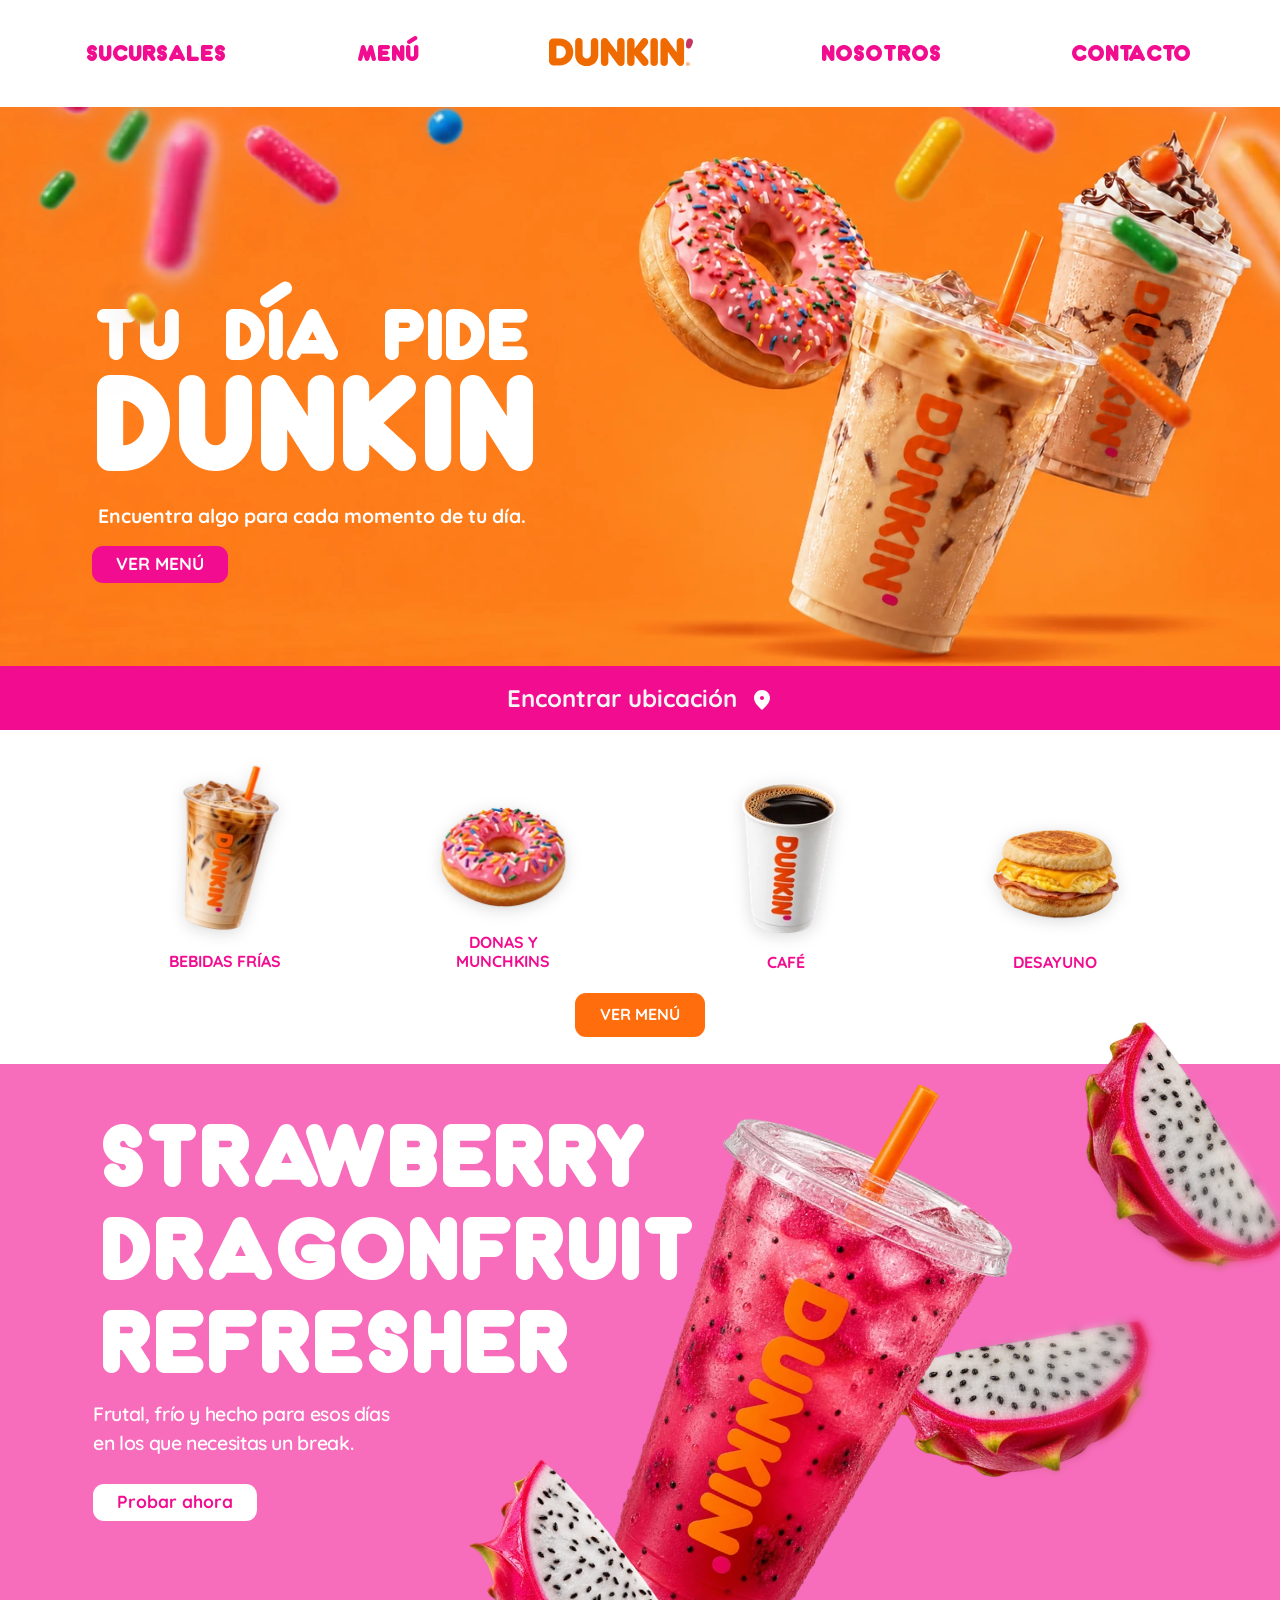
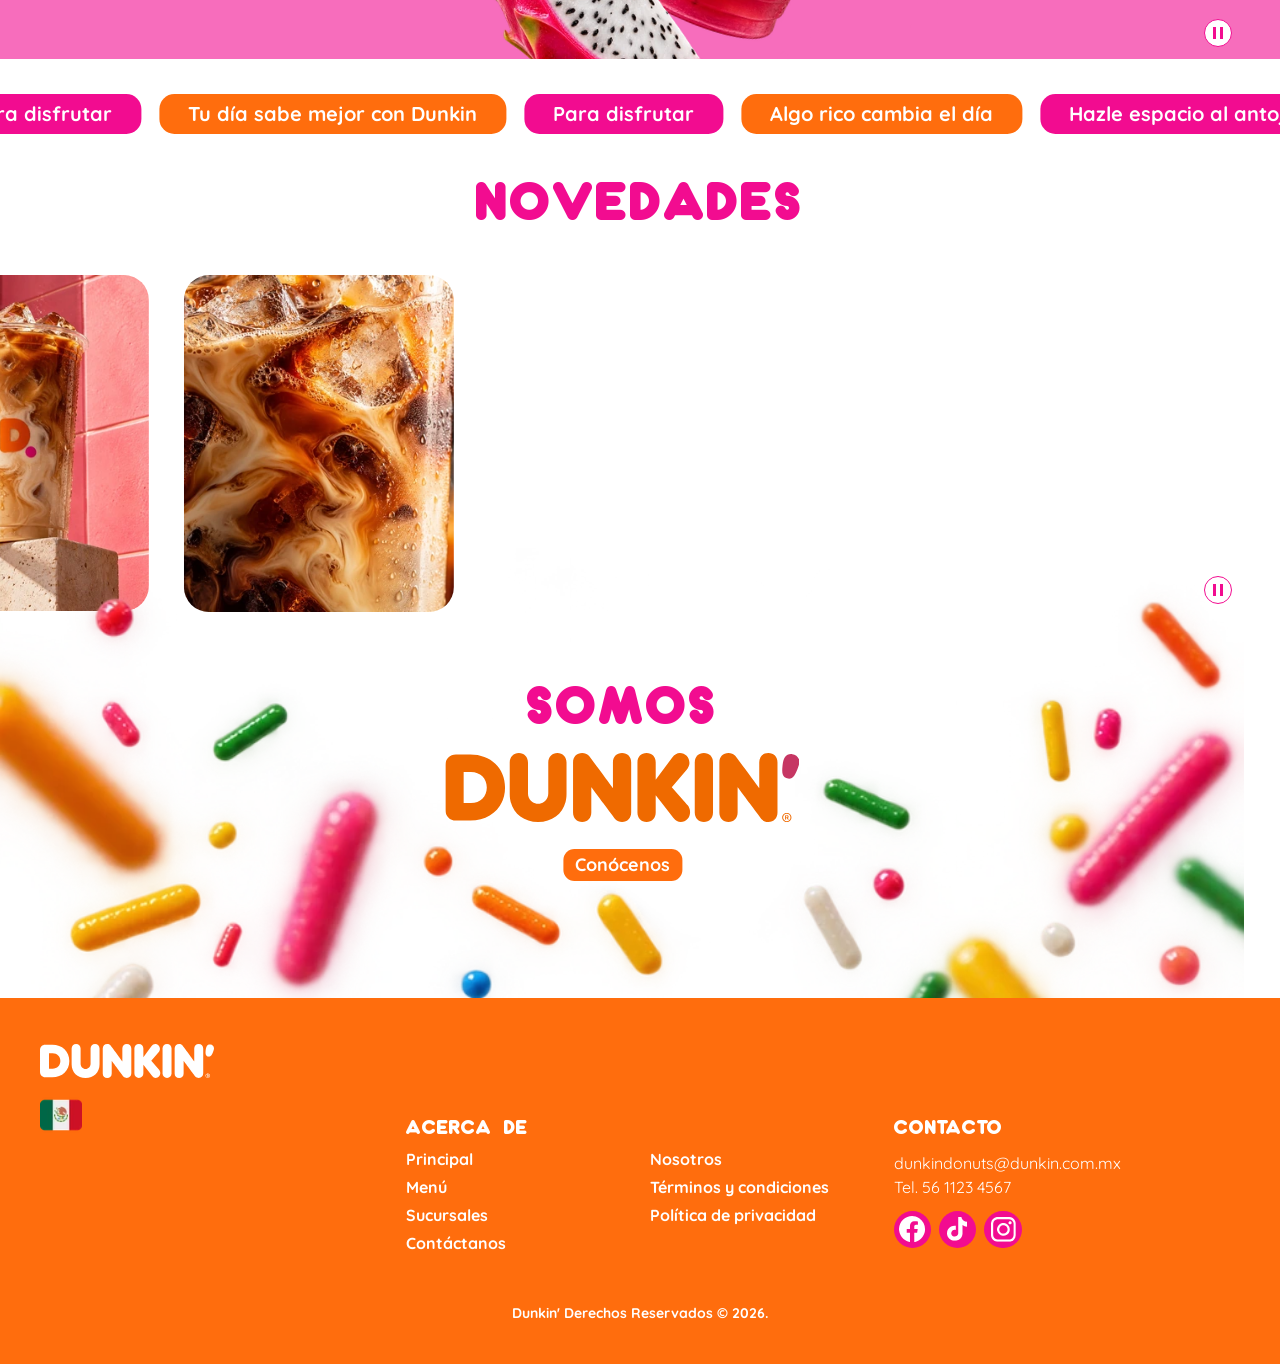
==== index.html @ 3e859b5a "Entrega académica de Dunkin Web" ====
<!doctype html>
<html lang="es-MX">
<head>
  <meta charset="utf-8">
  <meta name="viewport" content="width=device-width, initial-scale=1">
  <title>Dunkin’ México</title>
  <meta name="description" content="Conoce el menú de Dunkin’ México, descubre sus bebidas, donas y desayunos y explora las novedades de Dunkin’.">

  <link rel="preload" as="image" type="image/webp" media="(width &lt; 48rem) and (resolution &lt; 1.5dppx)" href="assets/images/webp/hero/foto-movil-extendida-480.webp" fetchpriority="high">
  <link rel="preload" as="image" type="image/webp" media="(width &lt; 48rem) and (min-resolution: 1.5dppx)" href="assets/images/webp/hero/foto-movil-extendida-941.webp" fetchpriority="high">
  <link rel="preload" as="image" type="image/webp" media="(min-width: 48rem) and (resolution &lt; 1.5dppx)" href="assets/images/webp/hero/foto-escritorio-1440.webp?v=5.2.1" fetchpriority="high">
  <link rel="preload" as="image" type="image/webp" media="(min-width: 48rem) and (min-resolution: 1.5dppx)" href="assets/images/webp/hero/foto-escritorio-1672.webp?v=5.2.1" fetchpriority="high">
  <link rel="icon" href="data:,">
  <link rel="stylesheet" href="css/tokens.css">
  <link rel="stylesheet" href="css/base.css?v=5.2">
  <link rel="stylesheet" href="css/layout.css">
  <link rel="stylesheet" href="css/components.css?v=interaccion">
  <link rel="stylesheet" href="css/site-header.css?v=menu-movil">
  <link rel="stylesheet" href="css/hero.css?v=bordes">
  <link rel="stylesheet" href="css/menu-categories.css?v=5.2.1">
  <link rel="stylesheet" href="css/featured-product.css?v=5.2.1">
  <link rel="stylesheet" href="css/landing-loops.css?v=5.2">
  <link rel="stylesheet" href="css/index.css?v=confeti-lateral">
  <link rel="stylesheet" href="css/mobile-menu.css">
  <script src="js/main.js?v=menu-movil-final" defer></script>
  <script src="js/landing-loops.js?v=5.2" defer></script>
</head>
<body>
  <a class="skip-link" href="#contenido">Saltar al contenido</a>

  <header id="site-header" class="site-header">
    <div class="site-header__surface layout-container site-header__container">
      <nav id="site-navigation" class="site-header__nav" aria-label="Navegación principal">
        <a class="site-header__link site-header__link--store" href="sucursales.html" aria-label="Sucursales">
          <span class="site-header__store-text">SUCURSALES</span>
          <img class="site-header__store-icon" src="assets/icons/sucursal-movil.svg" alt="" width="32" height="32">
        </a>
        <a id="site-header-menu" class="site-header__link site-header__secondary" href="menu-cafe.html">MENÚ</a>
        <a class="site-header__brand" href="index.html" aria-current="page" aria-label="Dunkin’, inicio">
          <img src="assets/logos/dunkin-header.svg" alt="" width="144" height="28">
        </a>
        <a id="site-header-about" class="site-header__link site-header__secondary" href="nosotros.html">NOSOTROS</a>
        <a id="site-header-contact" class="site-header__link site-header__secondary" href="#footer-contact">CONTACTO</a>
        <button class="site-header__toggle button--graphic button--primary" type="button" aria-label="Menú"
                aria-controls="mobile-menu" aria-haspopup="dialog" aria-expanded="false" hidden>
          <!-- Geometría original de menu-movil.svg, con los estados cromáticos compartidos. -->
          <svg width="32" height="32" viewBox="0 0 32 32" fill="none" aria-hidden="true" focusable="false">
            <rect class="button__graphic-surface" width="32" height="32" rx="16" />
            <path class="button__graphic-ink" d="M9 9H23M9 16.2593H23M9 23H23" stroke-width="3" stroke-linecap="round" />
          </svg>
        </button>
      </nav>
    </div>
  </header>

  <main id="contenido" tabindex="-1">
    <section id="hero" class="hero" aria-labelledby="hero-title">
      <div class="hero__stage">
        <div class="hero__art" aria-hidden="true"></div>
        <div class="layout-stack hero__content">
          <h1 id="hero-title" class="hero__title"><span>TU<span class="hero__word-gap"> </span>DÍA<span class="hero__word-gap"> </span>PIDE</span> <span>DUNKIN</span></h1>
          <p class="hero__copy">Encuentra algo para cada momento de tu día.</p>
          <a class="button button--primary button--compact hero__button" href="menu-cafe.html">VER MENÚ</a>
        </div>
      </div>
    </section>

    <section id="store-locator-banner" class="store-locator-banner" aria-label="Ubicación">
      <a class="store-locator-link" href="sucursales.html">
        <span>Encontrar ubicación</span>
        <img src="assets/icons/ubicacion.svg" alt="" width="24" height="24">
      </a>
    </section>

    <section id="menu-categories" class="menu-categories" aria-label="Categorías del menú">
      <div class="layout-container layout-stack menu-categories__inner">
        <ul id="menu-categories-list" class="layout-grid menu-category-grid" role="list">
          <li id="categoria-bebidas-frias" class="menu-category--cold">
            <a class="category-link" role="link" aria-disabled="true">
              <picture><source type="image/webp" srcset="assets/images/webp/categories/bebidas-frias-180.webp 180w, assets/images/webp/categories/bebidas-frias-360.webp 360w" sizes="(min-width: 48rem) 149px, 139px"><img class="category-link__image image-shadow image-shadow--alpha" src="assets/images/categories/bebidas-frias.png" alt="" width="1182" height="1330" loading="lazy"></picture>
              <span class="category-label">BEBIDAS FRÍAS</span>
            </a>
          </li>
          <li id="categoria-donas-y-munchkins" class="menu-category--donuts">
            <a class="category-link" role="link" aria-disabled="true">
              <picture><source type="image/webp" srcset="assets/images/webp/categories/donas-y-munchkins-180.webp 180w, assets/images/webp/categories/donas-y-munchkins-360.webp 360w" sizes="(min-width: 48rem) 179px, 166px"><img class="category-link__image image-shadow image-shadow--alpha" src="assets/images/categories/donas-y-munchkins.png" alt="" width="1536" height="1024" loading="lazy"></picture>
              <span class="category-label">DONAS Y MUNCHKINS</span>
            </a>
          </li>
          <li id="categoria-cafe" class="menu-category--coffee">
            <a class="category-link" href="menu-cafe.html#cafe">
              <picture><source type="image/webp" srcset="assets/images/webp/categories/cafe-180.webp 180w, assets/images/webp/categories/cafe-360.webp 360w" sizes="(min-width: 48rem) 158px, 147px"><img class="category-link__image image-shadow image-shadow--alpha" src="assets/images/categories/cafe.png" alt="" width="1145" height="1374" loading="lazy"></picture>
              <span class="category-label">CAFÉ</span>
            </a>
          </li>
          <li id="categoria-desayuno" class="menu-category--breakfast">
            <a class="category-link" role="link" aria-disabled="true">
              <picture><source type="image/webp" srcset="assets/images/webp/categories/desayuno-180.webp 180w, assets/images/webp/categories/desayuno-360.webp 360w" sizes="(min-width: 48rem) 150px, 139px"><img class="category-link__image image-shadow image-shadow--alpha" src="assets/images/categories/desayuno.png" alt="" width="1536" height="1024" loading="lazy"></picture>
              <span class="category-label">DESAYUNO</span>
            </a>
          </li>
        </ul>
        <a class="button button--secondary" href="menu-cafe.html">VER MENÚ</a>
      </div>
    </section>

    <section id="featured-product" class="featured-product" aria-labelledby="featured-product-title">
      <div class="featured-product__stage">
        <div class="featured-product__content">
          <h2 id="featured-product-title" class="featured-product__title" lang="en"><span>STRAWBERRY</span> <span>DRAGONFRUIT</span> <span>REFRESHER</span></h2>
          <p class="featured-product__copy">Frutal, frío y hecho para esos días en los que necesitas un break.</p>
          <a class="button button--inverse button--compact featured-product__button" href="sucursales.html">Probar ahora</a>
        </div>
        <div class="featured-product__art" id="featured-product-art">
          <div class="featured-product__fruit featured-product__fruit--back" aria-hidden="true"></div>
          <div class="featured-product__fruit featured-product__fruit--top" aria-hidden="true"></div>
          <picture class="featured-product__drink"><source type="image/webp" srcset="assets/images/webp/featured/strawberry-dragonfruit-refresher-480.webp 480w, assets/images/webp/featured/strawberry-dragonfruit-refresher-960.webp 960w" sizes="(min-width: 82.375rem) 439px, (min-width: 48rem) 34vw, 320px"><img src="assets/images/featured/strawberry-dragonfruit-refresher.png" alt="Vaso de Strawberry Dragonfruit Refresher" width="1024" height="1536" loading="lazy"></picture>
          <div class="featured-product__foreground">
            <picture><source type="image/webp" srcset="assets/images/webp/featured/pitahaya-inclinada-300.webp 300w, assets/images/webp/featured/pitahaya-inclinada-600.webp 600w" sizes="(min-width: 48rem) 255px, 170px"><img src="assets/images/featured/pitahaya-inclinada.png" alt="" width="1225" height="1284" loading="lazy"></picture>
          </div>
        </div>
        <button class="loop-control featured-product__motion" type="button" data-featured-control hidden
                aria-controls="featured-product-art" aria-label="Pausar animación del Refresher"></button>
      </div>
    </section>

    <section id="brand-marquee" class="brand-marquee" aria-label="Frases de Dunkin">
      <div class="loop-window brand-marquee__desktop" data-loop data-direction="1">
        <div class="loop-track">
          <ul class="loop-sequence" role="list">
            <li class="brand-label">Para disfrutar</li>
            <li class="brand-label brand-label--orange">Tu día sabe mejor con Dunkin</li>
            <li class="brand-label">Para disfrutar</li>
            <li class="brand-label brand-label--orange">Algo rico cambia el día</li>
            <li class="brand-label">Hazle espacio al antojo</li>
            <li class="brand-label brand-label--orange">Tu día sabe mejor con Dunkin</li>
          </ul>
        </div>
      </div>
      <div class="loop-window brand-marquee__mobile" data-loop data-direction="1" style="--loop-start: 8.375rem">
        <div class="loop-track">
          <ul class="loop-sequence" role="list">
            <li class="brand-label">Para disfrutar</li>
            <li class="brand-label brand-label--orange">Tu día sabe mejor con Dunkin</li>
          </ul>
        </div>
      </div>
      <div class="loop-window brand-marquee__mobile" data-loop data-direction="-1" style="--loop-start: 2.25rem">
        <div class="loop-track">
          <ul class="loop-sequence" role="list">
            <li class="brand-label">Hazle espacio al antojo</li>
            <li class="brand-label brand-label--orange">Algo rico cambia el día</li>
          </ul>
        </div>
      </div>
    </section>

    <section id="news-gallery" class="news-gallery" aria-labelledby="news-gallery-title">
      <h2 id="news-gallery-title" class="news-gallery__title">NOVEDADES</h2>
      <p id="news-gallery-help" hidden>Usa las flechas izquierda y derecha o desliza horizontalmente para recorrer las fotografías.</p>
      <div class="loop-window news-gallery__desktop" data-loop data-manual aria-label="Carrusel de fotografías"
           role="region" aria-describedby="news-gallery-help" tabindex="0">
        <div class="loop-track">
          <ul class="loop-sequence" role="list">
            <li class="news-gallery__photo" style="--photo-width: 16.75rem; --photo-ratio: 268 / 336">
              <picture><source media="(min-width: 48rem)" type="image/webp" srcset="assets/images/webp/gallery/iced-latte-320.webp 320w, assets/images/webp/gallery/iced-latte-640.webp 640w" sizes="(min-width: 48rem) 268px, 250px"><source media="(min-width: 48rem)" srcset="assets/images/gallery/iced-latte.jpeg"><img src="[data-uri]" alt="Iced latte sobre un pedestal" width="1122" height="1402" decoding="async" draggable="false" loading="lazy"></picture>
            </li>
            <li class="news-gallery__photo" style="--photo-width: 16.875rem; --photo-ratio: 270 / 337">
              <picture><source media="(min-width: 48rem)" type="image/webp" srcset="assets/images/webp/gallery/macro-iced-coffee-320.webp 320w, assets/images/webp/gallery/macro-iced-coffee-640.webp 640w" sizes="(min-width: 48rem) 270px, 250px"><source media="(min-width: 48rem)" srcset="assets/images/gallery/macro-iced-coffee.jpeg"><img src="[data-uri]" alt="Detalle de café frío con hielo" width="1122" height="1402" decoding="async" draggable="false" loading="lazy"></picture>
            </li>
            <li class="news-gallery__photo" style="--photo-width: 17.25rem; --photo-ratio: 276 / 345">
              <picture><source media="(min-width: 48rem)" type="image/webp" srcset="assets/images/webp/gallery/strawberry-dragonfruit-refresher-320.webp 320w, assets/images/webp/gallery/strawberry-dragonfruit-refresher-640.webp 640w" sizes="(min-width: 48rem) 276px, 250px"><source media="(min-width: 48rem)" srcset="assets/images/gallery/strawberry-dragonfruit-refresher.jpeg"><img src="[data-uri]" alt="Strawberry Dragonfruit Refresher" width="1122" height="1402" decoding="async" draggable="false" loading="lazy"></picture>
            </li>
            <li class="news-gallery__photo" style="--photo-width: 17.9375rem; --photo-ratio: 287 / 345">
              <picture><source media="(min-width: 48rem)" type="image/webp" srcset="assets/images/webp/gallery/dona-glaseado-morado-320.webp 320w, assets/images/webp/gallery/dona-glaseado-morado-640.webp 640w" sizes="(min-width: 48rem) 288px, 250px"><source media="(min-width: 48rem)" srcset="assets/images/gallery/dona-glaseado-morado.png"><img src="[data-uri]" alt="Dona con glaseado morado" width="1145" height="1374" decoding="async" draggable="false" loading="lazy"></picture>
            </li>
            <li class="news-gallery__photo news-gallery__photo--break" style="--photo-width: 16.87rem; --photo-ratio: 269.92 / 337">
              <picture><source media="(min-width: 48rem)" type="image/webp" srcset="assets/images/webp/gallery/break-dunkin-528.webp 528w, assets/images/webp/gallery/break-dunkin-1056.webp 1056w" sizes="(min-width: 48rem) 506px, 475px"><source media="(min-width: 48rem)" srcset="assets/images/gallery/break-dunkin.jpeg"><img src="[data-uri]" alt="Una mano toma una dona con chispas" width="1536" height="1024" decoding="async" draggable="false" loading="lazy"></picture>
            </li>
          </ul>
        </div>
      </div>
      <div class="layout-container news-gallery__mobile">
        <div class="news-gallery__columns">
          <div class="loop-window news-gallery__column" data-loop data-axis="y">
            <div class="loop-track">
              <ul class="loop-sequence" role="list">
            <li class="news-gallery__photo" style="--photo-width: 99.41%; --photo-ratio: 168 / 210">
              <picture><source media="(width &lt; 48rem)" type="image/webp" srcset="assets/images/webp/gallery/iced-latte-320.webp 320w, assets/images/webp/gallery/iced-latte-640.webp 640w" sizes="(min-width: 48rem) 268px, 250px"><source media="(width &lt; 48rem)" srcset="assets/images/gallery/iced-latte.jpeg"><img src="[data-uri]" alt="Iced latte sobre un pedestal" width="1122" height="1402" decoding="async" draggable="false" loading="lazy"></picture>
            </li>
            <li class="news-gallery__photo news-gallery__photo--break" style="--photo-width: 100%; --photo-ratio: 169 / 211">
              <picture><source media="(width &lt; 48rem)" type="image/webp" srcset="assets/images/webp/gallery/break-dunkin-528.webp 528w, assets/images/webp/gallery/break-dunkin-1056.webp 1056w" sizes="(min-width: 48rem) 506px, 475px"><source media="(width &lt; 48rem)" srcset="assets/images/gallery/break-dunkin.jpeg"><img src="[data-uri]" alt="Una mano toma una dona con chispas" width="1536" height="1024" decoding="async" draggable="false" loading="lazy"></picture>
            </li>
            <li class="news-gallery__photo" style="--photo-width: 100%; --photo-ratio: 169 / 211">
              <picture><source media="(width &lt; 48rem)" type="image/webp" srcset="assets/images/webp/gallery/mano-iced-latte-320.webp 320w, assets/images/webp/gallery/mano-iced-latte-640.webp 640w" sizes="250px"><source media="(width &lt; 48rem)" srcset="assets/images/gallery/mano-iced-latte.jpeg"><img src="[data-uri]" alt="Iced latte sostenido con la mano" width="1122" height="1402" decoding="async" draggable="false" loading="lazy"></picture>
            </li>
              </ul>
            </div>
          </div>
          <div class="loop-window news-gallery__column news-gallery__column--right" data-loop data-axis="y" data-direction="-1">
            <div class="loop-track">
              <ul class="loop-sequence" role="list">
            <li class="news-gallery__photo" style="--photo-width: 97.69%; --photo-ratio: 169 / 211">
              <picture><source media="(width &lt; 48rem)" type="image/webp" srcset="assets/images/webp/gallery/macro-iced-coffee-320.webp 320w, assets/images/webp/gallery/macro-iced-coffee-640.webp 640w" sizes="(min-width: 48rem) 270px, 250px"><source media="(width &lt; 48rem)" srcset="assets/images/gallery/macro-iced-coffee.jpeg"><img src="[data-uri]" alt="Detalle de café frío con hielo" width="1122" height="1402" decoding="async" draggable="false" loading="lazy"></picture>
            </li>
            <li class="news-gallery__photo" style="--photo-width: 100%; --photo-ratio: 173 / 216">
              <picture><source media="(width &lt; 48rem)" type="image/webp" srcset="assets/images/webp/gallery/strawberry-dragonfruit-refresher-320.webp 320w, assets/images/webp/gallery/strawberry-dragonfruit-refresher-640.webp 640w" sizes="(min-width: 48rem) 276px, 250px"><source media="(width &lt; 48rem)" srcset="assets/images/gallery/strawberry-dragonfruit-refresher.jpeg"><img src="[data-uri]" alt="Strawberry Dragonfruit Refresher" width="1122" height="1402" decoding="async" draggable="false" loading="lazy"></picture>
            </li>
            <li class="news-gallery__photo" style="--photo-width: 98.27%; --photo-ratio: 170 / 204">
              <picture><source media="(width &lt; 48rem)" type="image/webp" srcset="assets/images/webp/gallery/dona-glaseado-morado-320.webp 320w, assets/images/webp/gallery/dona-glaseado-morado-640.webp 640w" sizes="(min-width: 48rem) 288px, 250px"><source media="(width &lt; 48rem)" srcset="assets/images/gallery/dona-glaseado-morado.png"><img src="[data-uri]" alt="Dona con glaseado morado" width="1145" height="1374" decoding="async" draggable="false" loading="lazy"></picture>
            </li>
              </ul>
            </div>
          </div>
        </div>
      </div>
      <button class="loop-control news-gallery__motion" type="button" data-loop-control hidden
              aria-label="Pausar movimiento" aria-controls="brand-marquee news-gallery"></button>
    </section>

    <div>
      <section id="store-promo" class="store-promo" aria-labelledby="store-promo-title">
        <div class="store-promo__panel">
          <picture class="store-promo__donuts"><source media="(width &lt; 48rem)" type="image/webp" srcset="assets/images/webp/stores/torre-de-donas-movil-192.webp 192w, assets/images/webp/stores/torre-de-donas-movil-384.webp 384w" sizes="166px"><source media="(width &lt; 48rem)" srcset="assets/images/stores/torre-de-donas-movil.png"><img src="[data-uri]" width="2380" height="4096" alt="" loading="lazy"></picture>
          <div class="layout-container layout-grid store-promo__grid">
            <div class="store-promo__content">
              <h2 id="store-promo-title">TU DUNKIN<br>ESTA<br>CERCA</h2>
              <a class="button button--inverse button--small button--compact button--compact-flat" href="sucursales.html">Encontrar Local</a>
            </div>
          </div>
        </div>
        <div class="store-promo__photo">
          <picture><source media="(width &lt; 48rem)" type="image/webp" srcset="assets/images/webp/stores/carteles-movil-768.webp 768w, assets/images/webp/stores/carteles-movil-1536.webp 1536w" sizes="100vw"><source media="(width &lt; 48rem)" srcset="assets/images/stores/carteles-movil.jpeg"><img src="[data-uri]" width="3840" height="2160" alt="Murales y carteles de Dunkin en una fachada" loading="lazy"></picture>
        </div>
      </section>
    </div>

    <section id="about-preview" class="about-preview" aria-labelledby="about-preview-title">
      <div class="about-preview__decoration" aria-hidden="true">
        <picture><source type="image/webp" srcset="assets/images/webp/brand/confeti-somos-dunkin-640.webp 640w, assets/images/webp/brand/confeti-somos-dunkin-941.webp 941w" sizes="(min-width: 48rem) 100vw, 531px"><img src="assets/images/brand/confeti-somos-dunkin.png" width="941" height="1672" alt="" loading="lazy"></picture>
      </div>
      <div class="layout-container layout-grid">
        <div class="about-preview__content">
          <h2 id="about-preview-title">SOMOS <img src="assets/logos/dunkin-somos.svg" width="354" height="69" alt="Dunkin’"></h2>
          <a class="button button--secondary button--narrow button--compact button--compact-flat about-preview__button"
             href="nosotros.html">Conócenos</a>
        </div>
      </div>
    </section>
  </main>

  <footer id="site-footer" class="site-footer">
    <div class="layout-container layout-grid site-footer__inner">
      <div class="site-footer__brand">
        <a href="index.html" aria-label="Dunkin’, inicio">
          <picture>
            <source media="(min-width: 48rem)" srcset="assets/logos/dunkin-footer-escritorio.svg" width="174" height="35">
            <img src="assets/logos/dunkin-footer-movil.svg" width="168" height="33" alt="">
          </picture>
        </a>
        <picture class="site-footer__flag"><source type="image/webp" srcset="assets/images/webp/brand/bandera-mexico-48.webp 48w, assets/images/webp/brand/bandera-mexico-96.webp 96w" sizes="42px"><img src="assets/images/brand/bandera-mexico.png" width="40" height="40" alt="México" loading="lazy"></picture>
      </div>
      <nav class="site-footer__nav" aria-labelledby="footer-about">
        <h2 class="site-footer__heading" id="footer-about">ACERCA DE</h2>
        <ul class="site-footer__links" role="list">
          <li><a href="index.html" aria-current="page">Principal</a></li>
          <li><a href="menu-cafe.html">Menú</a></li>
          <li><a href="sucursales.html">Sucursales</a></li>
          <li><a href="#footer-contact">Contáctanos</a></li>
        </ul>
        <ul class="site-footer__links" role="list">
          <li><a href="nosotros.html">Nosotros</a></li>
          <li><a role="link" aria-disabled="true">Términos y condiciones</a></li>
          <li><a role="link" aria-disabled="true">Política de privacidad</a></li>
        </ul>
      </nav>
      <div class="site-footer__contact">
        <h2 class="site-footer__heading" id="footer-contact">CONTACTO</h2>
        <address>
          <a href="mailto:dunkindonuts@dunkin.com.mx">dunkindonuts@dunkin.com.mx</a>
          <a href="tel:5611234567">Tel. 56 1123 4567</a>
        </address>
        <ul class="site-footer__socials" role="list" aria-label="Redes sociales">
          <li><a class="site-footer__social" aria-label="Facebook" role="link" aria-disabled="true"><picture>
            <source media="(min-width: 48rem)" srcset="assets/icons/facebook-escritorio.svg" width="27" height="27">
            <img src="assets/icons/facebook-movil.svg" width="27" height="27" alt="">
          </picture></a></li>
          <li><a class="site-footer__social" aria-label="TikTok" role="link" aria-disabled="true"><picture>
            <source media="(min-width: 48rem)" srcset="assets/icons/tiktok-escritorio.svg" width="21" height="25">
            <img src="assets/icons/tiktok-movil.svg" width="21" height="24" alt="">
          </picture></a></li>
          <li><a class="site-footer__social" aria-label="Instagram" role="link" aria-disabled="true"><picture>
            <source media="(min-width: 48rem)" srcset="assets/icons/instagram-escritorio.svg" width="25" height="25">
            <img src="assets/icons/instagram-movil.svg" width="24" height="24" alt="">
          </picture></a></li>
        </ul>
      </div>
      <p class="site-footer__copyright">Dunkin' Derechos Reservados © 2026.</p>
    </div>
  </footer>
</body>
</html>
---- css/tokens.css ----
:root {
  /* Figma: colores, radios, tipografía y medidas de los frames. */
  --color-pink: #F20C90;
  --color-orange: #FF6D0D;
  --color-light-pink: #F76DBC;
  --color-white: #FFFFFF;
  --color-off-white: #F5F5F5;
  --color-dark: #1C1C1C;

  --radius-button: 11px;
  --radius-label: 15px;
  --radius-photo: 25px;

  --font-dunkin-sans: "Dunkin Sans";
  --font-dunkin-regular: "Dunkin Regular";
  --font-quicksand: "Quicksand";
  --weight-regular: 400;
  --weight-semibold: 600;
  --weight-bold: 700;

  /* Tamaños en rem equivalentes a las lecturas de Figma a 16 px de raíz. */
  --type-hero-mobile: 3rem;
  --type-hero-intro-desktop: 4.061875rem; /* 64.99 px */
  --type-hero-brand-desktop: 7.673125rem; /* 122.77 px */
  --type-featured-mobile: 2.875rem;
  --type-featured-desktop: 5rem;
  --type-section-title: 3rem;
  --type-store-promo: 2.5rem;
  --type-nav-desktop: 1.25rem;
  --type-locator: 1.5rem;
  --type-copy-mobile: 1rem;
  --type-copy-desktop: 1.25rem;
  --type-category-mobile: 0.9375rem;
  --type-category-desktop: 1.006875rem; /* 16.11 px */
  --type-marquee-mobile: 0.9375rem;
  --type-marquee-desktop: 1.25rem;
  --type-footer-mobile: 0.9375rem;
  --type-footer-desktop: 0.97rem; /* 15.52 px */
  --type-button-small: 0.8125rem;
  --type-button-default: 1rem;
  --type-button-large: 1.125rem;

  --leading-tight: 1.2;
  --leading-copy: 1.5;
  --leading-store-promo: 1.075; /* 43 px a 40 px */
  --leading-marquee-mobile: 1.066667; /* 16 px a 15 px */
  --tracking-featured-copy: -0.019em;
  --tracking-store-promo: -0.04em;

  --reference-desktop: 82.375rem; /* 1318 px */
  --reference-mobile: 25.125rem; /* 402 px */

  /* Propuesta web: espaciado y límite exterior del contenedor. */
  --space-4: 0.25rem;
  --space-8: 0.5rem;
  --space-12: 0.75rem;
  --space-16: 1rem;
  --space-24: 1.5rem;
  --space-32: 2rem;
  --space-40: 2.5rem;
  --space-48: 3rem;
  --space-64: 4rem;
  --space-80: 5rem;
  --space-96: 6rem;

  --container-max: var(--reference-desktop);
  --grid-gutter-wide: 1.25rem;
  --brand-label-padding-inline: 1.8125rem; /* 29 px en Figma */
  --target-size: 2.75rem;

  /* Normalizaciones web. Las medidas originales figuran en la guía. */
  --leading-marquee-desktop: 1.5rem;
  --leading-footer-body: 1.25rem;
  --shadow-soft: 0 3px 8px rgba(0, 0, 0, .15);
  --shadow-medium: 0 4px 12px rgba(0, 0, 0, .25);
}
---- css/base.css ----
/* Las tres fuentes .otf locales contienen datos TrueType. */
@font-face {
  font-family: "Dunkin Sans";
  src: url("../assets/fonts/dunkin-sans-regular.otf") format("truetype");
  font-style: normal;
  font-weight: 400;
  font-display: swap;
}

@font-face {
  font-family: "Dunkin Sans";
  src: url("../assets/fonts/dunkin-sans-bold.otf") format("truetype");
  font-style: normal;
  font-weight: 700;
  font-display: swap;
}

@font-face {
  font-family: "Dunkin Regular";
  src: url("../assets/fonts/dunkin-regular.otf") format("truetype");
  font-style: normal;
  font-weight: 400;
  font-display: swap;
}

@font-face {
  font-family: "Quicksand";
  src: url("../assets/fonts/quicksand-variable.ttf") format("truetype");
  font-style: normal;
  font-weight: 300 700;
  font-display: swap;
}

*, *::before, *::after {
  box-sizing: border-box;
}

body {
  margin: 0;
  background: var(--color-white);
  color: var(--color-dark);
  font-family: var(--font-quicksand);
  font-size: var(--type-copy-mobile);
  font-weight: var(--weight-regular);
  font-synthesis: none;
  line-height: var(--leading-copy);
}

:where(h1, h2, h3, p, ul, figure) {
  margin: 0;
}

:where(h1, h2, h3) {
  font-family: var(--font-dunkin-sans);
  font-weight: var(--weight-bold);
  line-height: var(--leading-tight);
  overflow-wrap: anywhere;
}

:where(ul) {
  padding-inline-start: var(--space-24);
}

:where(img) {
  display: block;
  max-inline-size: 100%;
  block-size: auto;
}

:where(a) {
  color: inherit;
  text-underline-offset: 0.16em;
}

:where(button) {
  color: inherit;
  font: inherit;
}

:focus-visible {
  outline: 2px solid currentColor;
  outline-offset: var(--space-4);
}

.skip-link {
  position: absolute;
  inset-block-start: var(--space-8);
  inset-inline-start: var(--space-8);
  z-index: 11;
  padding: var(--space-8) var(--space-12);
  background: var(--color-white);
  color: var(--color-dark);
  font-weight: var(--weight-bold);
}

.skip-link:not(:focus) {
  clip-path: inset(50%);
}
---- css/layout.css ----
/* Propuesta web: 4 columnas de base, 8 desde 768 px y 10 desde 1024 px. */
:root {
  --grid-columns: 4;
  --page-gutter: var(--space-24);
  --grid-gap: var(--space-16);
  --section-space: var(--space-32);
}

@media (min-width: 48rem) {
  :root {
    --grid-columns: 8;
    --page-gutter: var(--space-32);
    --grid-gap: var(--grid-gutter-wide);
    --section-space: var(--space-40);
  }
}

@media (min-width: 64rem) {
  :root {
    --grid-columns: 10;
    --page-gutter: var(--space-40);
    --grid-gap: var(--grid-gutter-wide);
    --section-space: var(--space-48);
  }
}

.layout-container {
  inline-size: 100%;
  max-inline-size: var(--container-max);
  margin-inline: auto;
  padding-inline: var(--page-gutter);
}

.layout-grid {
  display: grid;
  grid-template-columns: repeat(var(--grid-columns), minmax(0, 1fr));
  gap: var(--grid-gap);
}

.layout-grid > * {
  min-inline-size: 0;
}

/* Cuatro elementos por fila desde tableta. En 10 columnas, los extremos
   ocupan dos columnas y los elementos centrales ocupan tres. */
.layout-grid--four-up > * {
  grid-column: span 2;
}

@media (min-width: 64rem) {
  .layout-grid--four-up > :is(:nth-child(4n + 2), :nth-child(4n + 3)) {
    grid-column: span 3;
  }
}

.layout-stack {
  display: flex;
  flex-direction: column;
  align-items: start;
  gap: var(--stack-gap, var(--space-16));
}

.layout-cluster {
  display: flex;
  flex-wrap: wrap;
  align-items: center;
  gap: var(--cluster-gap, var(--space-16));
}
---- css/components.css ----
.button {
  --button-background: transparent;
  --button-color: var(--color-white);
  --button-border: transparent;
  --button-font-size: var(--type-button-default);
  --button-padding-inline: var(--space-24);

  position: relative;
  display: inline-flex;
  align-items: center;
  justify-content: center;
  min-inline-size: var(--target-size);
  min-block-size: var(--target-size);
  max-inline-size: 100%;
  padding: var(--space-8) var(--button-padding-inline);
  border: 1px solid var(--button-border);
  border-radius: var(--radius-button);
  background: var(--button-display-background, var(--button-background));
  color: var(--button-display-color, var(--button-color));
  font-family: var(--font-quicksand);
  font-size: var(--button-font-size);
  font-weight: var(--weight-bold);
  line-height: var(--leading-tight);
  text-align: center;
  text-decoration: none;
  overflow-wrap: anywhere;
  cursor: pointer;
}

.button--primary {
  --button-background: var(--color-pink);
}

.button--secondary {
  --button-background: var(--color-orange);
}

.button--inverse {
  --button-background: var(--color-white);
  --button-color: var(--color-pink);
}

.button--outline {
  --button-color: var(--color-pink);
  --button-border: var(--color-orange);
}

.button--outline[data-outline="pink"] {
  --button-border: var(--color-pink);
}

.button--small {
  --button-font-size: var(--type-button-small);
}

.button--large {
  --button-font-size: var(--type-button-large);
}

.button--narrow {
  --button-padding-inline: var(--space-12);
}

.button--compact {
  min-block-size: 0;
  border: 0;
}

.button--compact::before {
  position: absolute;
  inset-inline: 0;
  inset-block: min(0px, calc((100% - var(--target-size)) / 2));
  content: "";
}

.button--compact-flat {
  min-block-size: 2rem;
  padding-block: 0;
}

.button--with-icon {
  gap: var(--space-8);
}

.button--with-icon img,
.button--icon-only img {
  flex: none;
}

.button--icon-only {
  padding: var(--space-4);
}

.button__location-icon {
  flex: none;
  inline-size: var(--space-24);
  block-size: var(--space-24);
  background-color: currentColor;
  mask: url("../assets/icons/ubicacion.svg") center / contain no-repeat;
}

/* Los botones de icono con arte vectorial conservan su área táctil transparente. */
.button__graphic-surface {
  fill: var(--button-display-background, var(--button-background));
  stroke: var(--button-display-edge, transparent);
  stroke-width: 2px;
}

.button__graphic-ink {
  stroke: var(--button-display-color, var(--button-color, var(--color-white)));
}

@media (hover: hover) and (pointer: fine) {
  :is(.button, .button--graphic) {
    --button-hover-scale: 1.03;
    --button-hover-transition: 250ms ease;
  }

  :is(.button--primary, .button--secondary) {
    --button-hover-background: var(--color-white);
    --button-hover-color: var(--button-background);
    --button-hover-edge: var(--button-background);
  }

  .button--inverse {
    --button-hover-background: var(--color-pink);
    --button-hover-color: var(--color-white);
  }

  .button--outline {
    --button-hover-background: var(--button-border);
    --button-hover-color: var(--color-white);
  }

  :is(.button, .button--graphic):hover:not(:disabled, [aria-disabled="true"]) {
    --button-display-background: var(--button-hover-background, var(--button-background));
    --button-display-color: var(--button-hover-color, var(--button-color, var(--color-white)));
    --button-display-edge: var(--button-hover-edge, transparent);

    scale: var(--button-hover-scale);
  }

  /* El borde superpuesto no cambia el tamaño, incluso si el botón no tiene borde en reposo. */
  .button::after {
    position: absolute;
    inset: 0;
    border: 1px solid var(--button-display-edge, transparent);
    border-radius: inherit;
    pointer-events: none;
    transition: border-color var(--button-hover-transition);
    content: "";
  }

  .button__graphic-surface {
    transition: fill var(--button-hover-transition), stroke var(--button-hover-transition);
  }

  .button__graphic-ink {
    transition: stroke var(--button-hover-transition);
  }

  @media (prefers-reduced-motion: reduce) {
    :is(.button, .button--graphic) {
      --button-hover-scale: 1;
      --button-hover-transition: 0s;
    }
  }
}

:is(.button, .button--graphic, .loop-control):not(:disabled, [aria-disabled="true"]) {
  transition: scale 120ms ease;
}

@media (hover: hover) and (pointer: fine) {
  :is(.button, .button--graphic):not(:disabled, [aria-disabled="true"]) {
    transition: background-color var(--button-hover-transition),
      color var(--button-hover-transition),
      scale var(--button-scale-transition, var(--button-hover-transition));
  }
}

@media (prefers-reduced-motion: no-preference) {
  :is(.button, .button--graphic, .loop-control):active:not(:disabled, [aria-disabled="true"]) {
    --button-scale-transition: 120ms ease;
    scale: .97;
  }
}

@media (prefers-reduced-motion: reduce) {
  .loop-control {
    transition: none;
  }
}

.loop-control {
  display: grid;
  inline-size: var(--target-size);
  block-size: var(--target-size);
  place-items: center;
  padding: 0;
  border: 0;
  border-radius: var(--radius-button);
  background: transparent;
  color: var(--color-pink);
  cursor: pointer;
}

.loop-control[hidden] {
  display: none;
}

.loop-control::before,
.loop-control::after {
  content: "";
  grid-area: 1 / 1;
}

.loop-control::before {
  inline-size: 1.75rem;
  block-size: 1.75rem;
  border: 1px solid currentColor;
  border-radius: 50%;
  background: var(--color-white);
}

.loop-control::after {
  inline-size: 0.625rem;
  block-size: 0.75rem;
  border-inline: 0.1875rem solid currentColor;
}

.loop-control[data-paused]::after {
  border: 0;
  background: currentColor;
  clip-path: polygon(0 0, 100% 50%, 0 100%);
  translate: 1px 0;
}

.loop-control:focus-visible {
  outline-offset: -2px;
}

:is(.button, .store-locator-link):focus-visible {
  outline: 2px solid var(--color-dark);
  outline-offset: 2px;
  box-shadow: 0 0 0 2px var(--color-white);
}

.button:disabled {
  opacity: 0.55;
  cursor: default;
}

@media (forced-colors: active) {
  :is(.button, .store-locator-link):focus-visible {
    outline-color: Highlight;
  }
}

.store-locator-banner {
  background: var(--color-pink);
}

.store-locator-link {
  display: flex;
  justify-content: center;
  align-items: center;
  gap: 0.5625rem;
  min-block-size: var(--space-64);
  inline-size: 100%;
  padding-inline: var(--space-16);
  color: var(--color-off-white);
  font-size: var(--type-locator);
  font-weight: var(--weight-bold);
  line-height: var(--leading-tight);
  text-align: center;
  text-decoration: none;
}

.store-locator-link img {
  flex: none;
}

.store-locator-link:focus-visible {
  outline-offset: -4px;
  box-shadow: inset 0 0 0 2px var(--color-white);
}

@media (min-width: 64rem) {
  .store-locator-link {
    gap: 0.8125rem;
  }
}

@media (hover: hover) and (pointer: fine) {
  .store-locator-link[href]:hover {
    text-decoration: underline;
    text-underline-offset: 0.16em;
  }
}

.brand-label {
  --label-color: var(--color-pink);

  display: inline-block;
  padding: var(--space-8) var(--brand-label-padding-inline);
  border-radius: var(--radius-label);
  background: var(--label-color);
  color: var(--color-white);
  font-size: var(--type-marquee-mobile);
  font-weight: var(--weight-bold);
  line-height: var(--leading-marquee-mobile);
}

.brand-label--orange {
  --label-color: var(--color-orange);
}

@media (min-width: 64rem) {
  .brand-label {
    font-size: var(--type-marquee-desktop);
    line-height: var(--leading-marquee-desktop);
  }
}

.category-link {
  display: flex;
  flex-direction: column;
  align-items: center;
  gap: var(--category-gap, var(--space-12));
  min-block-size: var(--target-size);
  text-align: center;
  text-decoration: none;
}

.category-label {
  color: var(--color-pink);
  font-size: var(--type-category-mobile);
  font-weight: var(--weight-bold);
  line-height: var(--leading-tight);
}

@media (min-width: 64rem) {
  .category-label {
    font-size: var(--category-label-size, var(--type-category-desktop));
  }
}

/* Movimiento compartido de las imágenes de categorías y del catálogo. */
@media (hover: hover) and (pointer: fine) {
  .category-link:hover .category-label,
  .product-card:hover .product-card__name {
    color: var(--color-orange);
  }

  .category-link:hover .category-link__image.image-shadow {
    --image-shadow: var(--shadow-medium);
  }

  .product-card:hover .product-card__image {
    filter: drop-shadow(var(--shadow-soft));
  }

  @media (prefers-reduced-motion: no-preference) {
    :is(.category-label, .product-card__name) {
      transition: color 250ms ease-out;
    }

    :is(.category-link__image, .product-card__image) {
      transition: scale 250ms ease-out, translate 250ms ease-out, filter 250ms ease-out;
    }

    .category-link:hover .category-link__image,
    .product-card:hover:not(:active) .product-card__image {
      scale: 1.05;
      translate: 0 -6px;
    }
  }
}

.photo {
  border-radius: var(--radius-photo);
}

.image-shadow {
  --image-shadow: var(--shadow-soft);
}

.image-shadow--medium {
  --image-shadow: var(--shadow-medium);
}

.image-shadow:not(.image-shadow--alpha) {
  box-shadow: var(--image-shadow);
}

.image-shadow--alpha {
  filter: drop-shadow(var(--image-shadow));
}

.site-footer {
  background: var(--color-orange);
  color: var(--color-white);
  font-size: var(--type-footer-mobile);
  line-height: var(--leading-footer-body);
}

.site-footer__inner {
  row-gap: var(--space-12);
  padding-block: 1.25rem 1.375rem;
}

.site-footer__inner > * {
  grid-column: 1 / -1;
}

.site-footer__brand {
  display: flex;
  align-items: center;
  justify-content: space-between;
  padding-inline-end: var(--space-16);
}

.site-footer__flag {
  flex: none;
  inline-size: 2.5rem;
}

.site-footer__heading {
  font-size: inherit;
  font-weight: var(--weight-regular);
  line-height: inherit;
}

.site-footer__nav {
  display: grid;
  grid-template-columns: repeat(2, minmax(0, 1fr));
  column-gap: var(--grid-gap);
  row-gap: var(--space-8);
}

.site-footer__nav .site-footer__heading {
  grid-column: 1 / -1;
}

.site-footer__links,
.site-footer__socials {
  list-style: none;
  padding: 0;
}

.site-footer__links {
  display: grid;
  align-content: start;
  gap: var(--space-4);
  font-weight: var(--weight-bold);
}

.site-footer a {
  text-decoration: none;
}

.site-footer address {
  display: grid;
  justify-items: start;
  margin-block-start: var(--space-4);
  font-style: normal;
  overflow-wrap: anywhere;
}

.site-footer__socials {
  display: flex;
  flex-wrap: wrap;
  gap: var(--space-8);
  margin-block-start: var(--space-12);
}

.site-footer__social {
  display: grid;
  inline-size: 2.25rem;
  aspect-ratio: 1;
  place-items: center;
  border-radius: 50%;
  background: var(--color-pink);
}

.site-footer__copyright {
  margin-block-start: var(--space-4);
  font-weight: var(--weight-bold);
}

@media (hover: hover) and (pointer: fine) {
  .site-footer :is(nav, address) a[href]:hover {
    text-decoration: underline;
  }

  .site-footer__social {
    transition: scale 250ms ease;
  }

  .site-footer__social:hover {
    scale: 1.03;
  }
}

@media (prefers-reduced-motion: reduce) {
  .site-footer__social {
    transition: none;
  }

  .site-footer__social:hover {
    scale: 1;
  }
}

@media (min-width: 48rem) {
  .site-footer__inner {
    min-block-size: 22.25rem;
    padding-block: 2.875rem var(--space-40);
    row-gap: var(--space-48);
  }

  .site-footer__brand {
    grid-column: 1 / span 2;
    flex-direction: column;
    align-items: start;
    justify-content: start;
    gap: var(--space-16);
    padding-inline-end: 0;
  }

  .site-footer__brand picture img {
    inline-size: 10.875rem;
  }

  .site-footer__flag {
    inline-size: 2.625rem;
  }

  .site-footer__nav {
    grid-column: 3 / span 3;
  }

  .site-footer__contact {
    grid-column: 6 / -1;
  }

  .site-footer__nav,
  .site-footer__contact {
    padding-block-start: 4.25rem;
  }

  .site-footer address {
    margin-block-start: var(--space-12);
  }

  .site-footer__social {
    inline-size: 2.3275rem;
  }

  .site-footer__copyright {
    align-self: end;
    margin: 0;
    text-align: center;
  }
}

@media (min-width: 64rem) {
  .site-footer {
    font-size: var(--type-copy-mobile);
    line-height: var(--leading-copy);
  }

  .site-footer__heading {
    font-size: var(--type-button-large);
  }

  .site-footer__copyright {
    font-size: .875rem;
  }

  .site-footer__brand {
    grid-column: 1 / span 3;
  }

  .site-footer__nav {
    grid-column: 4 / span 4;
  }

  .site-footer__contact {
    grid-column: 8 / -1;
  }
}

@media (width < 48rem) {
  .site-footer :is(nav, address) a[href] {
    display: flex;
    align-items: center;
    min-block-size: var(--target-size);
  }

  .site-footer__links {
    gap: 0;
  }

  .site-footer__links a {
    display: flex;
    align-items: center;
    min-block-size: var(--target-size);
  }
}
---- css/site-header.css ----
:root {
  --site-header-reserve: var(--space-64);
  scroll-padding-block-start: var(--site-header-reserve);
}

@media (min-width: 64rem) {
  :root {
    --site-header-reserve: 6.6875rem;
  }
}

.site-header {
  position: sticky;
  z-index: 10;
  inset-block-start: 0;
  block-size: var(--site-header-reserve);
  pointer-events: none;
}

.site-header__surface {
  background: var(--color-white);
  pointer-events: auto;
  max-inline-size: none;
}

/* The reserved shell preserves the document position while the visible surface contracts. */
.site-header__nav {
  transition: padding-block 250ms ease;
}

.site-header .site-header__link[aria-disabled="true"] {
  text-decoration: none;
  cursor: default;
}

@media (prefers-reduced-motion: reduce) {
  .site-header__nav {
    transition: none;
  }
}

.site-header__nav {
  display: grid;
  align-items: center;
  color: var(--color-pink);
  font-family: var(--font-dunkin-sans);
  font-size: var(--type-nav-desktop);
  font-weight: var(--weight-bold);
  line-height: var(--leading-tight);
}

.site-header__nav > :is(a, button) {
  display: inline-flex;
  align-items: center;
  min-block-size: var(--target-size);
  text-decoration: none;
}

.site-header__link:not([aria-current]):focus-visible {
  text-decoration: underline;
}

@media (hover: hover) and (pointer: fine) {
  .site-header__link:not([aria-current]):hover {
    text-decoration: underline;
  }
}

.site-header__nav > .site-header__toggle,
.site-header__store-icon {
  display: none;
}

.site-header__toggle {
  justify-content: center;
  inline-size: var(--target-size);
  padding: 0;
  border: 0;
  background: transparent;
  cursor: pointer;
}

@media (width < 48rem) {
  .site-header__container {
    /* El área táctil de 44 px añade 6 px al icono y deja un margen visual de 22 px. */
    padding-inline: var(--space-16);
  }
}

@media (width < 64rem) {
  .site-header__nav {
    grid-template-columns: minmax(var(--target-size), 1fr) auto minmax(var(--target-size), 1fr);
    grid-template-rows: minmax(var(--target-size), auto);
    padding-block: .625rem;
  }

  .site-header[data-condensed] .site-header__nav {
    padding-block: .3125rem;
  }

  .site-header__link--store,
  .site-header__brand,
  .site-header__toggle {
    grid-row: 1;
  }

  .site-header__link--store {
    grid-column: 1;
    justify-content: center;
    justify-self: start;
    inline-size: var(--target-size);
  }

  .site-header__store-icon {
    display: block;
  }

  .site-header__store-text,
  .site-header__nav[data-menu="ready"] > .site-header__secondary {
    display: none;
  }

  .site-header__brand {
    grid-column: 2;
  }

  .site-header__nav > .site-header__toggle:not([hidden]) {
    display: inline-flex;
    grid-column: 3;
    justify-self: end;
  }

  .site-header__secondary {
    grid-column: 1 / -1;
    justify-self: start;
  }
}

@media (min-width: 64rem) {
  .site-header__nav {
    /* Cajas originales de Figma. El espacio entre ellas se reduce al estrechar la ventana. */
    grid-template-columns: 8.875rem 3.875rem 9rem 7.5625rem 7.5625rem;
    justify-content: space-between;
    max-inline-size: 69.125rem;
    margin-inline: auto;
    padding-block: 30px 33px;
  }

  .site-header__link {
    justify-self: start;
    white-space: nowrap;
  }
}

@media (min-width: 64rem) {
  .site-header[data-condensed] .site-header__nav {
    padding-block: 1rem 1.0625rem;
  }
}

.site-header__link[aria-current] {
  position: relative;
}

.site-header__link[aria-current]::after {
  position: absolute;
  inset-block-end: var(--space-4);
  inset-inline-start: -3px;
  inline-size: 65px;
  block-size: 3px;
  background: url("../assets/icons/menu-cafe/subrayado-menu.svg") center no-repeat;
  content: "";
  pointer-events: none;
}

@media (width < 64rem) {
  .site-header__link--store[aria-current]::after {
    inset-inline-start: 50%;
    translate: -50% 0;
  }
}
---- css/hero.css ----
.hero {
  background: var(--color-orange);
  color: var(--color-white);
  container-type: inline-size;
  overflow: clip;
}

.hero__stage {
  /* Medidas de Figma relativas al ancho de la composición. */
  --hero-pixel: min(calc(100cqw / 402), calc(1px - max(0px, 100cqw - var(--reference-mobile)) / 1090));
  --hero-wide-inset: clamp(0px, calc((100cqw - var(--reference-mobile)) * .14), 50px);
  --hero-art-shift: max(0px, calc((var(--reference-mobile) - 100cqw) * 0.3));

  position: relative;
  isolation: isolate;
  display: grid;
  align-content: start;
  min-block-size: calc(704 * var(--hero-pixel) + var(--hero-art-shift));
  overflow: clip;
}

.hero__art {
  position: absolute;
  z-index: -2;
  inset: 0;
  overflow: hidden;
  pointer-events: none;
}

.hero__art::before,
.hero__art::after,
.hero__stage::before {
  position: absolute;
  background-repeat: no-repeat;
  content: "";
}

.hero__art::before,
.hero__art::after {
  inline-size: 100%;
  background-image: var(--hero-photo);
  background-size: calc(1221 * var(--hero-pixel)) auto;
  background-position: calc(50% + 1.5 * var(--hero-pixel)) calc(-25.5 * var(--hero-pixel));
}

.hero__art::before {
  inset-block-start: 0;
  inset-inline-start: 0;
  block-size: calc(673 * var(--hero-pixel));
}

.hero__art::after {
  /* En móviles menores al frame, separa la foto inferior del botón. */
  inset-block-start: calc(55 * var(--hero-pixel) + var(--hero-art-shift));
  inset-inline-start: 0;
  background-position-x: calc(50% + .5 * var(--hero-pixel));
  block-size: calc(649 * var(--hero-pixel));
}

.hero__stage::before {
  z-index: -1;
  inset-block-start: 0;
  inset-inline-start: calc(50% - 284 * var(--hero-pixel));
  inline-size: calc(586 * var(--hero-pixel));
  block-size: calc(195 * var(--hero-pixel));
  background-image: url("../assets/images/hero/confeti-movil.png");
  background-image: image-set(url("../assets/images/webp/hero/confeti-movil-640.webp") 1x,
    url("../assets/images/webp/hero/confeti-movil-941.webp") 2x);
  background-size: 99.5% auto;
  background-position: calc(0.176 * var(--hero-pixel)) calc(-57.58 * var(--hero-pixel));
  pointer-events: none;
}

.hero__content {
  --stack-gap: var(--space-12);

  align-items: center;
  margin-block-start: calc(120 * var(--hero-pixel) - var(--hero-wide-inset));
  padding: 0 var(--space-16) var(--space-24);
  text-align: center;
}

.hero__title {
  font-size: min(var(--type-hero-mobile), calc(48 * var(--hero-pixel)));
}

.hero__title > span {
  display: block;
}

.hero__word-gap {
  font-size: 0.5em;
}

.hero__copy {
  max-inline-size: 14.5rem;
  font-weight: var(--weight-bold);
  line-height: var(--leading-tight);
}

@media (min-width: 48rem) {
  .hero__stage {
    --hero-pixel: min(calc(100cqw / 1318), calc(90rem / 1318));
    --hero-art-height: calc(576 * var(--hero-pixel));
    --hero-height: max(var(--hero-art-height), calc(468px - (100cqw - 48rem) * .24));

    max-inline-size: 90rem;
    min-block-size: var(--hero-height);
    margin-inline: auto;
  }

  .hero__art::before {
    inset: 0;
    inline-size: auto;
    block-size: auto;
    background-image: var(--hero-photo);
    /* Centra el arte en el alto adicional de tableta sin cambiar su escala. */
    background-size: calc(min(100cqw, 90rem) * 3.0009) auto;
    background-position: center calc(-123.36 * var(--hero-pixel) + (var(--hero-height) - var(--hero-art-height)) / 2);
  }

  .hero__art::after {
    content: none;
  }

  .hero__stage::before {
    /* El confeti frontal pasa por delante del titular en el frame de escritorio. */
    z-index: 1;
    inset-inline-start: 0;
    inline-size: 100%;
    block-size: calc(292 * var(--hero-pixel));
    background-image: url("../assets/images/hero/confeti-escritorio.png");
    background-image: image-set(url("../assets/images/webp/hero/confeti-escritorio-640.webp") 1x,
      url("../assets/images/webp/hero/confeti-escritorio-941.webp") 2x);
    background-size: 100.04% auto;
    background-position: calc(-0.252 * var(--hero-pixel)) calc(-395.69 * var(--hero-pixel));
  }

  .hero__content {
    --stack-gap: clamp(var(--space-12), calc(19.74 * var(--hero-pixel)), 1.23375rem);

    align-items: start;
    inline-size: min(38cqw, 34rem);
    margin-block-start: calc(190 * var(--hero-pixel));
    margin-inline-start: calc(101 * var(--hero-pixel));
    padding-inline: 0;
    text-align: start;
  }

  .hero__title {
    font-size: min(var(--type-hero-intro-desktop), calc(64.99 * var(--hero-pixel)));
  }

  .hero__title > span:last-child {
    margin-block-start: max(-1.565625rem, calc(-25.05 * var(--hero-pixel)));
    font-size: min(var(--type-hero-brand-desktop), calc(122.77 * var(--hero-pixel)));
  }

  .hero__word-gap {
    font-size: inherit;
  }

  .hero__copy {
    max-inline-size: none;
    font-size: clamp(var(--type-copy-mobile), calc(20 * var(--hero-pixel)), var(--type-copy-desktop));
  }

  .hero__button {
    --button-font-size: clamp(var(--type-button-default), calc(18 * var(--hero-pixel)), var(--type-button-large));

    margin-block-start: -0.09375rem;
    margin-inline-start: max(-0.375rem, calc(-6 * var(--hero-pixel)));
  }
}

@media (width >= 48rem) and (width < 64rem) {
  .hero__content {
    margin-block-start: max(calc(190 * var(--hero-pixel)), calc(var(--hero-height) * .27));
  }
}

.hero {
  --hero-photo: url("../assets/images/webp/hero/foto-movil-extendida-480.webp");
}

@media (width < 48rem) and (min-resolution: 1.5dppx) {
  .hero {
    --hero-photo: url("../assets/images/webp/hero/foto-movil-extendida-941.webp");
  }
}

@media (min-width: 48rem) {
  .hero {
    --hero-photo: url("../assets/images/webp/hero/foto-escritorio-1440.webp?v=5.2.1");
  }

  .hero__stage {
    overflow: visible;
  }

  .hero__art {
    inset-inline: 50% auto;
    inline-size: 100cqw;
    translate: -50% 0;
  }
}

@media (min-width: 48rem) and (min-resolution: 1.5dppx) {
  .hero {
    --hero-photo: url("../assets/images/webp/hero/foto-escritorio-1672.webp?v=5.2.1");
  }
}

@media (min-width: 64rem) {
  .hero__stage::before {
    /* La chispa frontal llega más abajo que la caja de recorte original. */
    block-size: calc(380 * var(--hero-pixel));
  }
}

@media (width > 90rem) {
  .hero__stage::before {
    /* El borde del confeti queda dentro del viewport cuando la foto alcanza su escala máxima. */
    mask-image: linear-gradient(to right, #000 calc(100% - 3.5rem), transparent);
  }

  .hero__art::after {
    /* Suaviza únicamente el empalme con la extensión del raster, fuera de los vasos. */
    inset-block: 0;
    inset-inline-start: calc(50% + 45rem - .75rem);
    inline-size: 1.5rem;
    block-size: auto;
    background: none;
    backdrop-filter: blur(4px);
    mask-image: linear-gradient(to right, transparent, #000 30% 70%, transparent);
    content: "";
  }
}
---- css/menu-categories.css ----
.menu-categories {
  /* El botón compartido conserva su área táctil de 44 px, centrada en la posición de Figma. */
  padding-block: var(--space-32) 1.03125rem;
}

.menu-categories__inner {
  --stack-gap: 1.15625rem;

  align-items: center;
}

.menu-category-grid {
  inline-size: 100%;
  max-inline-size: 21.204875rem;
  margin-inline: auto;
  padding: 0;
  list-style: none;
  /* Las dos filas de Figma comparten una retícula de dos columnas. */
  grid-template-columns: minmax(0, 147fr) minmax(0, 166fr);
  align-items: end;
  gap: 0 1.642375rem;
}

.menu-category-grid > li {
  inline-size: min(100%, var(--category-width, 100%));
  justify-self: center;
}

/* Las medidas las fija la retícula, independientemente de la densidad seleccionada. */
.menu-category-grid .category-link > picture {
  inline-size: 100%;
}

.menu-category-grid .category-link__image {
  inline-size: 100%;
  block-size: auto;
  aspect-ratio: var(--category-image-ratio);
}

.menu-category--cold {
  --category-image-ratio: 1182 / 1330;
  --category-width: 8.642375rem;
  --category-gap: 1.125rem;
  --category-label-height: 1.1875rem;
}

.menu-category--donuts {
  --category-image-ratio: 1536 / 1024;
  --category-width: 10.375rem;
  --category-gap: 0.9375rem;
  --category-label-height: 2.3125rem;
  --category-label-width: 6.9375rem;
}

.menu-category--coffee {
  --category-image-ratio: 1145 / 1374;
  --category-width: 9.1875rem;
  --category-gap: 0.375rem;
}

.menu-category--breakfast {
  --category-image-ratio: 1536 / 1024;
  --category-width: 8.6875rem;
  --category-gap: 1.6875rem;
}

.menu-category-grid .category-label {
  max-inline-size: var(--category-label-width, 100%);
  min-block-size: var(--category-label-height, 0);
}

.menu-category--cold .category-link__image {
  margin-block: 0.5px;
  rotate: -0.41deg;
}

@media (min-width: 48rem) {
  .menu-categories {
    padding-block: 1.6875rem 1.65625rem;
  }

  .menu-categories__inner {
    --stack-gap: 1.28125rem;
  }

  .menu-category-grid {
    max-inline-size: 61.1875rem;
    grid-template-columns: minmax(0, 9.284625rem) minmax(0, 11.146rem)
      minmax(0, 9.87025rem) minmax(0, 9.333125rem);
    justify-content: space-between;
    column-gap: var(--space-16);
  }

  .menu-category-grid > li {
    inline-size: 100%;
  }

  .menu-category--cold {
    --category-gap: 1.208625rem;
    --category-label-height: 1.27575rem;
  }

  .menu-category--donuts {
    --category-gap: 1.0071875rem;
    --category-label-height: 2.484375rem;
    --category-label-width: 7.4530625rem;
  }

  .menu-category--coffee {
    --category-gap: 0.402875rem;
  }

  .menu-category--breakfast {
    --category-gap: 1.8129375rem;
  }
}

@media (min-width: 64rem) {
  .menu-category-grid {
    --category-label-size: 1rem;
  }
}
---- css/featured-product.css ----
.featured-product {
  position: relative;
  isolation: isolate;
  container-type: inline-size;
  overflow-x: clip;
  background: var(--color-light-pink);
  color: var(--color-white);
}

.featured-product__stage {
  --featured-unit: min(calc(100cqw / 402), 1.25px);
  --featured-art-offset: max(0px, calc(100cqw - 402 * var(--featured-unit)));
  /* En pantallas menores al frame, despeja la descripción sin mover el texto. */
  --featured-copy-clearance: max(0px, calc((var(--reference-mobile) - 100cqw) * 0.29));

  position: relative;
  inline-size: 100%;
  margin-inline: auto;
}

.featured-product__content {
  display: flex;
  flex-direction: column;
  align-items: flex-start;
  min-block-size: calc(511 * var(--featured-unit));
  padding-block: calc(15 * var(--featured-unit)) var(--space-24);
  padding-inline: calc(24 * var(--featured-unit)) calc(10 * var(--featured-unit));
}

.featured-product__title {
  font-size: min(var(--type-featured-mobile), calc(46 * var(--featured-unit)));
  line-height: var(--leading-tight);
}

.featured-product__title > span {
  display: block;
}

.featured-product__copy {
  inline-size: min(100%, 11.3125rem);
  margin-block-start: calc(19.4 * var(--featured-unit));
  font-weight: var(--weight-semibold);
  line-height: var(--leading-copy);
  letter-spacing: var(--tracking-featured-copy);
}

.featured-product__button {
  --button-font-size: var(--type-button-small);

  z-index: 2;
  margin-block-start: calc(15 * var(--featured-unit));
}

.featured-product__art {
  position: absolute;
  z-index: 1;
  inset: 0;
  /* El fruto superior puede entrar en la sección anterior; el inferior termina en el panel. */
  clip-path: inset(-30% 0 0);
  pointer-events: none;
}

.featured-product__art > * {
  position: absolute;
  transform-origin: top left;
  transform: rotate(var(--featured-angle, 0deg));
}

.featured-product__fruit {
  isolation: isolate;
  inline-size: calc(191.325 * var(--featured-unit));
  block-size: calc(174.846 * var(--featured-unit));
}

.featured-product__fruit::before,
.featured-product__fruit::after {
  position: absolute;
  inset: 0;
  background: url("../assets/images/featured/pitahaya-horizontal.png") center / cover no-repeat;
  background-image: image-set(url("../assets/images/webp/featured/pitahaya-horizontal-360.webp") 1x,
    url("../assets/images/webp/featured/pitahaya-horizontal-720.webp") 2x);
  content: "";
}

/* Las máscaras mezclan el original y su copia desenfocada de 0 a 4 px.
   La rampa solo controla el efecto de Figma sobre la imagen. */
.featured-product__fruit::before {
  mask-image: linear-gradient(117.4deg, #000 36%, transparent 96%);
}

.featured-product__fruit::after {
  mask-image: linear-gradient(117.4deg, transparent 36%, #000 96%);
  filter: blur(4px);
  mix-blend-mode: plus-lighter;
}

.featured-product__fruit--back {
  z-index: 1;
  inset-inline-start: calc(var(--featured-art-offset) + var(--featured-copy-clearance) + 229.323 * var(--featured-unit));
  inset-block-start: calc(328.994 * var(--featured-unit));
  --featured-angle: -47.16deg;
}

.featured-product__fruit--top {
  display: none;
}

.featured-product__drink {
  z-index: 3;
  inset-inline-start: calc(var(--featured-art-offset) + var(--featured-copy-clearance) + 211.534 * var(--featured-unit));
  inset-block-start: calc(98 * var(--featured-unit));
  inline-size: calc(255.841 * var(--featured-unit));
  block-size: auto;
  max-inline-size: none;
  --featured-angle: 16.34deg;
}

.featured-product__drink img {
  inline-size: 100%;
}

.featured-product__foreground {
  z-index: 4;
  inset-inline-start: calc(var(--featured-art-offset) + 72 * var(--featured-unit));
  inset-block-start: calc(347 * var(--featured-unit));
  inline-size: calc(136 * var(--featured-unit));
  block-size: calc(142 * var(--featured-unit));
  overflow: clip;
}

.featured-product__foreground img {
  inline-size: 100%;
  block-size: 100%;
  object-fit: cover;
}

@media (width < 23rem) {
  .featured-product__drink {
    inset-block-start: calc(98 * var(--featured-unit) + clamp(0px, (23rem - 100cqw) * .35, 1.125rem));
  }
}

@media (min-width: 48rem) {
  .featured-product__stage {
    --featured-unit: min(calc(100cqw / 1318), 1px);
    --featured-art-offset: 0px;

    max-inline-size: var(--reference-desktop);
  }

  .featured-product__content {
    min-block-size: calc(613 * var(--featured-unit));
    padding-block-start: calc(41 * var(--featured-unit));
    padding-inline-start: calc(96 * var(--featured-unit));
  }

  .featured-product__title {
    margin-inline-start: calc(11 * var(--featured-unit));
    font-size: min(var(--type-featured-desktop), calc(80 * var(--featured-unit)));
  }

  .featured-product__copy {
    inline-size: calc(330 * var(--featured-unit));
    margin-block-start: calc(17 * var(--featured-unit));
    font-size: clamp(var(--type-copy-mobile), calc(20 * var(--featured-unit)), var(--type-copy-desktop));
  }

  .featured-product__button {
    --button-font-size: clamp(var(--type-button-small), calc(18 * var(--featured-unit)), var(--type-button-large));

    margin-block-start: calc(27 * var(--featured-unit));
  }

  .featured-product__fruit {
    inline-size: calc(320.927 * var(--featured-unit));
    block-size: calc(293.286 * var(--featured-unit));
  }

  .featured-product__fruit--back {
    inset-inline-start: calc(830 * var(--featured-unit));
    inset-block-start: calc(356.323 * var(--featured-unit));
  }

  .featured-product__fruit--top {
    display: block;
    z-index: 2;
    inset-inline-start: calc(1112.052 * var(--featured-unit));
    inset-block-start: calc(-105 * var(--featured-unit));
    --featured-angle: 20.78deg;
  }

  .featured-product__drink {
    inset-inline-start: calc(708.802 * var(--featured-unit));
    inset-block-start: calc(-66.851 * var(--featured-unit));
    inline-size: calc(438.973 * var(--featured-unit));
  }

  .featured-product__foreground {
    inset-inline-start: calc(473 * var(--featured-unit));
    inset-block-start: calc(403 * var(--featured-unit));
    inline-size: calc(255 * var(--featured-unit));
    block-size: calc(210 * var(--featured-unit));
  }

  .featured-product__foreground img {
    block-size: auto;
    aspect-ratio: 1225 / 1284;
    margin-block-start: calc(-0.14 * var(--featured-unit));
  }
}

.featured-product__motion {
  position: absolute;
  z-index: 3;
  inset-inline-end: var(--page-gutter);
  inset-block-end: var(--space-4);
}

@media (prefers-reduced-motion: no-preference) {
  .featured-product__art > * {
    animation: featured-float var(--featured-duration) ease-in-out var(--featured-delay, 0s) infinite;
    animation-play-state: paused;
  }

  .featured-product[data-motion-playing] .featured-product__art > * {
    animation-play-state: running;
  }

  .featured-product__drink {
    --featured-duration: 5.5s;
    --featured-y: 5;
    --featured-turn: -0.85deg;
  }

  .featured-product__fruit--back {
    --featured-duration: 6.1s;
    --featured-delay: 0.35s;
    --featured-x: 6;
    --featured-y: -5;
    --featured-turn: 0.8deg;
  }

  .featured-product__fruit--top {
    --featured-duration: 6.6s;
    --featured-delay: 0.95s;
    --featured-x: 12;
    --featured-y: 10;
    --featured-turn: 1.4deg;
  }

  .featured-product__foreground {
    --featured-duration: 6.9s;
    --featured-delay: 0.6s;
    --featured-x: 3;
    --featured-y: -7;
    --featured-turn: 0.7deg;
  }
}

@media (min-width: 48rem) {
  .featured-product__drink {
    --featured-y: 12;
    --featured-turn: -2deg;
  }

  .featured-product__fruit--back {
    --featured-x: 9;
    --featured-y: -11;
    --featured-turn: 1.3deg;
  }

  .featured-product__foreground {
    --featured-x: 6;
    --featured-y: -15;
    --featured-turn: 1.2deg;
  }
}

@keyframes featured-float {
  0%, 100% {
    transform: translate(0, 0) rotate(var(--featured-angle, 0deg));
  }

  50% {
    transform:
      translate(calc(var(--featured-x, 0) * var(--featured-unit)), calc(var(--featured-y) * var(--featured-unit)))
      rotate(calc(var(--featured-angle, 0deg) + var(--featured-turn)));
  }
}
---- css/landing-loops.css ----
.brand-marquee {
  --marquee-speed: 42;
  display: grid;
  grid-template-columns: minmax(0, 1fr);
  gap: var(--space-16);
  padding-block-start: var(--space-32);
}

.loop-window {
  overflow: clip;
}

.loop-track,
.loop-sequence {
  display: flex;
  inline-size: max-content;
}

.loop-sequence {
  flex: none;
  gap: var(--loop-gap);
  margin: 0;
  padding: 0 var(--loop-gap) 0 0;
  list-style: none;
}

.brand-marquee .loop-window {
  --loop-gap: 0.6875rem;
  --loop-speed: var(--marquee-speed);
}

.brand-marquee__desktop,
.news-gallery__desktop {
  display: none;
}

.brand-marquee .brand-label {
  white-space: nowrap;
}

.news-gallery {
  --gallery-speed: 18;
  position: relative;
  padding-block-start: 1.75rem;
}

.news-gallery__title {
  margin-block-end: 1.15rem;
  color: var(--color-pink);
  font-size: min(var(--type-section-title), 12vw);
  text-align: center;
}

.news-gallery__columns {
  --loop-gap: var(--space-24);
  --loop-speed: var(--gallery-speed);
  display: grid;
  grid-template-columns: minmax(0, 169fr) minmax(0, 173fr);
  column-gap: var(--space-12);
  max-inline-size: 32rem;
  margin-inline: auto;
  container-type: inline-size;
}

.news-gallery__column {
  --column-height: min(calc(512 * 100cqw / 354), 40rem);
  --column-shift: calc(6 * 100cqw / 354);
  block-size: calc(var(--column-height) - var(--column-shift));
  margin-block-start: var(--column-shift);
}

.news-gallery__column--right {
  --column-shift: 0px;
  --loop-start: calc(107 * 100cqw / 354);
}

.news-gallery__column .loop-track,
.news-gallery__column .loop-sequence {
  flex-direction: column;
  inline-size: 100%;
  align-items: flex-start;
}

.news-gallery__column--right .loop-sequence {
  align-items: flex-end;
}

.news-gallery__column .loop-sequence {
  padding: 0 0 var(--loop-gap);
}

.news-gallery__photo {
  flex: none;
  position: relative;
  overflow: clip;
  inline-size: var(--photo-width);
  aspect-ratio: var(--photo-ratio);
  border-radius: var(--radius-photo);
}

.news-gallery__photo img {
  position: absolute;
  inset-block-start: 0;
  inset-inline-start: var(--crop-start, 0%);
  inline-size: var(--crop-width, 100%);
  max-inline-size: none;
  block-size: 100%;
  object-fit: cover;
  user-select: none;
  pointer-events: none;
}

.news-gallery__photo--break {
  --crop-width: 187%;
  --crop-start: -14.2%;
}

.news-gallery__motion {
  position: absolute;
  z-index: 1;
  inset-block-end: var(--space-4);
  inset-inline-end: max(var(--page-gutter), calc((100% - 32rem) / 2));
}

@media (min-width: 48rem) {
  .brand-marquee__mobile,
  .news-gallery__mobile {
    display: none;
  }

  .brand-marquee__desktop,
  .news-gallery__desktop {
    display: block;
  }

  .brand-marquee {
    padding-block-start: 2.1875rem;
  }

  .brand-marquee__desktop.loop-window {
    --loop-gap: 1.125rem;
    --loop-start: 3.25rem;
  }

  .news-gallery {
    padding-block-start: 2.1875rem;
  }

  .news-gallery__title {
    margin-block-end: 2.775rem;
  }

  .news-gallery__motion {
    inset-inline-end: var(--page-gutter);
  }

  .news-gallery__desktop {
    --loop-gap: 2.1875rem;
    --loop-speed: var(--gallery-speed);
    --loop-start: 7.125rem;
    cursor: grab;
    touch-action: pan-y pinch-zoom;
  }

  .news-gallery__desktop:focus-visible {
    outline-offset: -4px;
  }

  .news-gallery__desktop[data-dragging] {
    cursor: grabbing;
    user-select: none;
  }

  .news-gallery__desktop .loop-sequence {
    align-items: center;
  }
}

@media (prefers-reduced-motion: reduce) {
  .news-gallery__column {
    block-size: auto;
    overflow: visible;
  }

  .news-gallery__column .loop-sequence[aria-hidden="true"] {
    display: none;
  }
}

.loop-track {
  transform: translateX(calc(-1 * var(--loop-start, 0px)));
}

[data-axis="y"] > .loop-track {
  transform: translateY(calc(-1 * var(--loop-start, 0px)));
}

@media (prefers-reduced-motion: reduce) {
  .news-gallery__column .loop-track {
    transform: none !important;
  }
}

@media (prefers-reduced-motion: reduce) {
  .brand-marquee {
    padding-inline: var(--page-gutter);
  }

  .brand-marquee .loop-track,
  .brand-marquee .loop-sequence {
    inline-size: 100%;
    flex-wrap: wrap;
    justify-content: center;
    padding: 0;
  }

  .brand-marquee .loop-track {
    transform: none !important;
  }

  .brand-marquee .loop-sequence[aria-hidden="true"] {
    display: none;
  }

  .brand-marquee .brand-label {
    white-space: normal;
    text-align: center;
    overflow-wrap: anywhere;
  }
}
---- css/index.css ----
/* Composiciones exclusivas de la landing. */
.store-promo {
  color: var(--color-white);
}

.store-promo__panel {
  position: relative;
  display: grid;
  align-items: start;
  min-block-size: 16rem;
  padding-block: var(--space-40) var(--space-32);
  background: var(--color-pink) url("../assets/images/stores/panel-rosa-movil.svg") center / 100% 100% no-repeat;
}

.store-promo__grid {
  position: relative;
  max-inline-size: 36rem;
}

.store-promo__content {
  grid-column: 2 / -1;
  display: grid;
  justify-items: start;
  row-gap: 1.4375rem;
  padding-inline-start: clamp(0.5rem, calc(31vw - 6.25rem), 1.5625rem);
}

.store-promo__content h2 {
  font-family: var(--font-dunkin-regular);
  font-size: clamp(2.125rem, calc(var(--type-store-promo) - max(0px, 360px - 100vw) * .15), var(--type-store-promo));
  font-weight: var(--weight-regular);
  line-height: var(--leading-store-promo);
  letter-spacing: var(--tracking-store-promo);
}

.store-promo__donuts {
  position: absolute;
  z-index: 1;
  inset-block-start: -0.5625rem;
  inset-inline-start: max(-3.0625rem, calc(50% - 15.625rem));
  inline-size: 10.375rem;
  max-inline-size: 42vw;
  pointer-events: none;
}

.store-promo__donuts img {
  inline-size: 100%;
}

.store-promo__photo {
  overflow: clip;
}

.store-promo__photo img {
  inline-size: 100%;
  min-block-size: 16.125rem;
  aspect-ratio: 16 / 9;
  object-fit: cover;
  object-position: right;
}

.about-preview {
  position: relative;
  isolation: isolate;
  min-block-size: 18.125rem;
  padding-block: 1.375rem var(--space-48);
  color: var(--color-pink);
}

.about-preview__decoration {
  position: absolute;
  z-index: -1;
  inset-inline: 0;
  inset-block-end: 0;
  block-size: 12rem;
  overflow: clip;
  pointer-events: none;
}

.about-preview__decoration img {
  position: absolute;
  inset-inline-start: 50%;
  inset-block-end: 0;
  inline-size: 33.1875rem;
  max-inline-size: none;
  aspect-ratio: 941 / 1672;
  translate: -51.13% 0;
}

.about-preview__content {
  grid-column: 1 / -1;
  display: grid;
  justify-items: center;
  gap: 1.6875rem;
  text-align: center;
}

.about-preview__content h2 {
  display: grid;
  justify-items: center;
  gap: 1.4rem;
  font-size: var(--type-section-title);
}

.about-preview__button {
  --button-font-size: var(--type-button-small);
}

@media (min-width: 48rem) {
  .store-promo {
    display: none;
  }

  .about-preview {
    min-block-size: 23.875rem;
    padding-block-start: 3.75rem;
  }

  .about-preview__content {
    translate: -1.375vw -0.1875rem;
  }

  .about-preview__button {
    --button-font-size: var(--type-button-large);
  }

  .about-preview__decoration {
    block-size: min(35.125vw, 28.9375rem);
  }

  .about-preview__decoration img {
    inset-inline-start: max(0px, calc((100% - var(--container-max)) / 2));
    inset-block-end: -1rem;
    inline-size: min(97.19%, 80.0625rem);
    translate: none;
  }
}

@media (min-width: 82.375rem) {
  .about-preview__decoration {
    --about-decoration-width: 80.0625rem;
  }

  /* El mismo lienzo se ancla a ambos extremos. Solo se difuminan los bordes interiores. */
  .about-preview__decoration img,
  .about-preview__decoration::after {
    inline-size: var(--about-decoration-width);
  }

  .about-preview__decoration img {
    inset-inline-start: 0;
    mask-image: linear-gradient(to right, #000 54%, transparent 59%);
  }

  .about-preview__decoration::after {
    position: absolute;
    inset-inline-end: 0;
    inset-block-end: -1rem;
    aspect-ratio: 941 / 1672;
    background: url("../assets/images/brand/confeti-somos-dunkin.png") center / contain no-repeat;
    background-image: image-set(url("../assets/images/webp/brand/confeti-somos-dunkin-941.webp") type("image/webp"),
      url("../assets/images/brand/confeti-somos-dunkin.png") type("image/png"));
    mask-image: linear-gradient(to right, transparent 55%, #000 60%);
    content: "";
  }
}
---- css/mobile-menu.css ----
:root:has(.mobile-menu[open]) {
  overflow: hidden;
}

.mobile-menu {
  --mobile-menu-duration: 300ms;

  position: fixed;
  inset: 0;
  inline-size: 100%;
  max-inline-size: none;
  block-size: 100dvh;
  max-block-size: none;
  margin: 0;
  padding: 0;
  border: 0;
  background: var(--color-pink);
  color: var(--color-white);
  overscroll-behavior: contain;
  overflow: auto;
}

.mobile-menu::backdrop {
  background: transparent;
}

.mobile-menu[open] {
  animation: mobile-menu-enter var(--mobile-menu-duration) ease-out both;
}

.mobile-menu[open][data-closing] {
  animation: mobile-menu-exit var(--mobile-menu-duration) ease-out both;
}

@keyframes mobile-menu-enter {
  from { opacity: 0; }
  to { opacity: 1; }
}

@keyframes mobile-menu-exit {
  from { opacity: 1; }
  to { opacity: 0; }
}

.mobile-menu__layout {
  display: grid;
  grid-template-rows: auto 1fr auto;
  min-block-size: 100%;
}

.mobile-menu__top {
  display: flex;
  justify-content: space-between;
  align-items: center;
  padding: max(3px, env(safe-area-inset-top)) 1.125rem 0 var(--space-24);
}

.mobile-menu__home,
.mobile-menu__close,
.mobile-menu__social span {
  display: inline-flex;
  align-items: center;
  justify-content: center;
  min-inline-size: var(--target-size);
  min-block-size: var(--target-size);
}

.mobile-menu__home {
  gap: var(--space-8);
  padding-inline: .625rem;
  color: var(--color-off-white);
  font: var(--weight-bold) var(--type-copy-mobile) / var(--leading-tight) var(--font-quicksand);
  text-decoration: none;
}

.mobile-menu__home img {
  rotate: 180deg;
}

.mobile-menu__close {
  padding: 0;
  border: 0;
  background: transparent;
  cursor: pointer;
}

.mobile-menu__close img {
  inline-size: 18.3422px;
}

.mobile-menu__links {
  display: grid;
  align-content: center;
  padding-block: var(--space-12) clamp(var(--space-12), 4dvh, 2.5rem);
}

.mobile-menu__links a {
  display: grid;
  min-block-size: clamp(3.5rem, 11.6dvh, 5.9375rem);
  padding-inline: var(--space-8);
  place-items: center;
  color: var(--color-white);
  font: var(--weight-bold) clamp(2rem, 11.45vw, 2.875rem) / var(--leading-tight) var(--font-dunkin-sans);
  text-align: center;
  text-decoration: none;
  transition: background-color var(--mobile-menu-duration) ease-out;
}

@media (hover: hover) and (pointer: fine) {
  .mobile-menu__links a:hover {
    background-color: var(--color-orange);
  }
}

.mobile-menu__links a:active {
  background-color: var(--color-orange);
}

.mobile-menu :is(a, button):focus-visible {
  outline: 2px solid var(--color-dark);
  outline-offset: -4px;
  box-shadow: inset 0 0 0 6px var(--color-white);
}

.mobile-menu__social {
  display: flex;
  justify-content: center;
  gap: 3px;
  margin: 0;
  padding: 0 0 max(1.875rem, env(safe-area-inset-bottom));
  list-style: none;
}

.mobile-menu__social li:nth-child(2) img {
  inline-size: 26.052px;
  block-size: auto;
}

.mobile-menu__social li:nth-child(3) img {
  inline-size: 20.1104px;
  block-size: auto;
}

@media (max-height: 28rem) {
  .mobile-menu__social {
    padding-block-end: var(--space-8);
  }
}

@media (prefers-reduced-motion: reduce) {
  .mobile-menu[open],
  .mobile-menu[open][data-closing] {
    animation: none;
  }

  .mobile-menu__links a {
    transition: none;
  }
}
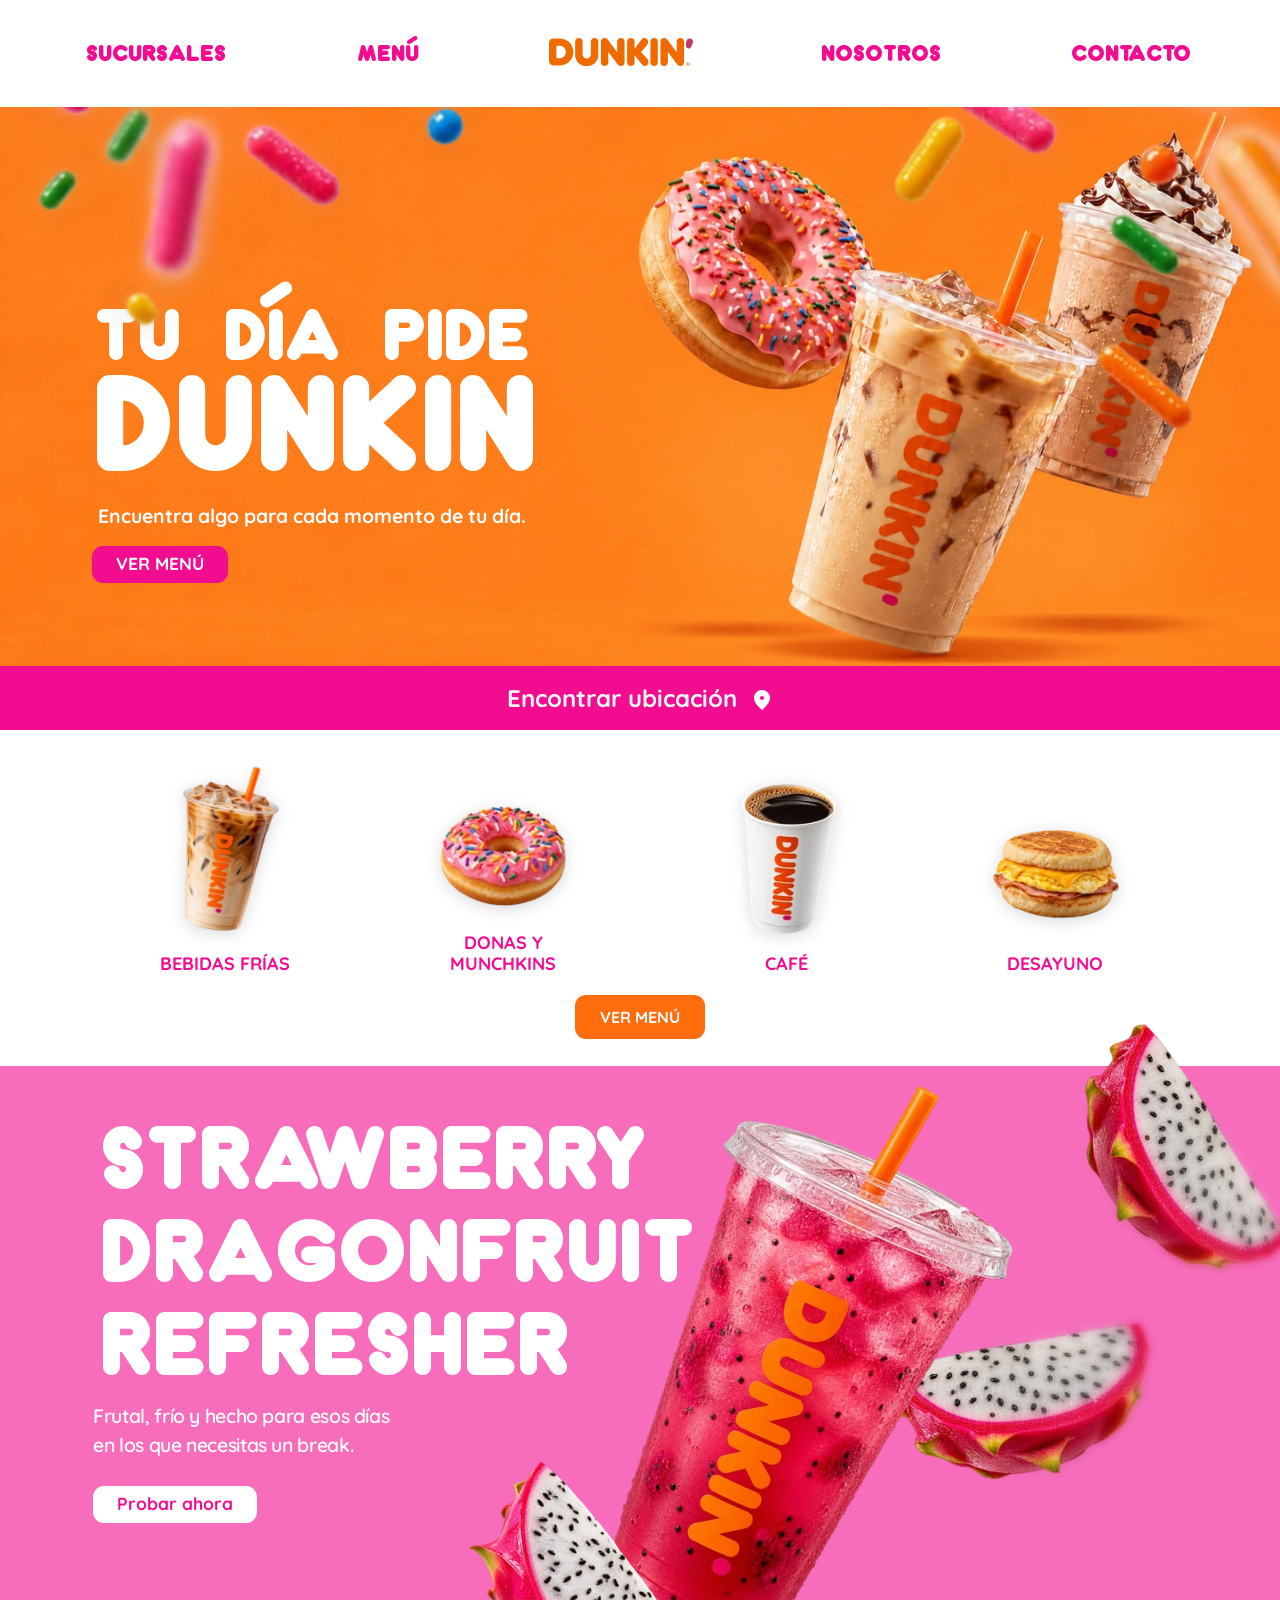
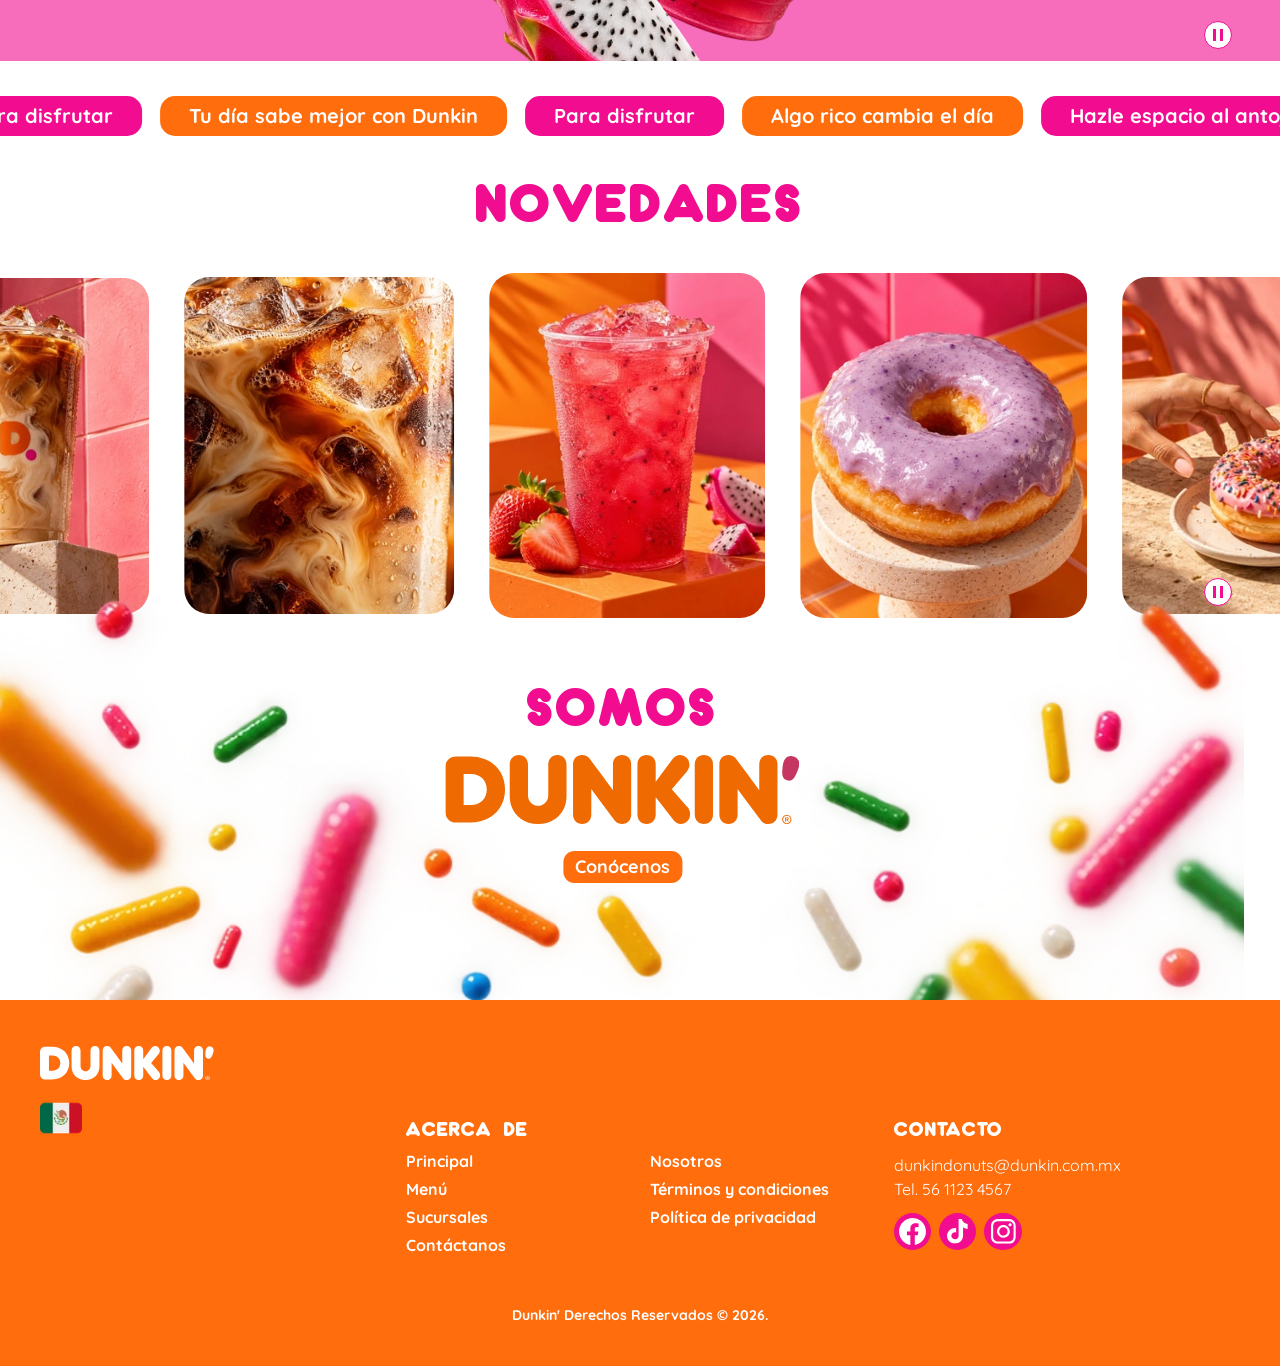
==== commit 14a9e2eb: "Normaliza espaciado y completa el relato de Nosotros" ====
--- a/index.html
+++ b/index.html
@@ -11,17 +11,17 @@
   <link rel="preload" as="image" type="image/webp" media="(min-width: 48rem) and (resolution &lt; 1.5dppx)" href="assets/images/webp/hero/foto-escritorio-1440.webp?v=5.2.1" fetchpriority="high">
   <link rel="preload" as="image" type="image/webp" media="(min-width: 48rem) and (min-resolution: 1.5dppx)" href="assets/images/webp/hero/foto-escritorio-1672.webp?v=5.2.1" fetchpriority="high">
   <link rel="icon" href="data:,">
-  <link rel="stylesheet" href="css/tokens.css">
-  <link rel="stylesheet" href="css/base.css?v=5.2">
-  <link rel="stylesheet" href="css/layout.css">
-  <link rel="stylesheet" href="css/components.css?v=interaccion">
+  <link rel="stylesheet" href="css/tokens.css?v=cintas">
+  <link rel="stylesheet" href="css/base.css?v=tipografia-2">
+  <link rel="stylesheet" href="css/layout.css?v=relato-espacio">
+  <link rel="stylesheet" href="css/components.css?v=relato-espacio">
   <link rel="stylesheet" href="css/site-header.css?v=menu-movil">
-  <link rel="stylesheet" href="css/hero.css?v=bordes">
-  <link rel="stylesheet" href="css/menu-categories.css?v=5.2.1">
-  <link rel="stylesheet" href="css/featured-product.css?v=5.2.1">
-  <link rel="stylesheet" href="css/landing-loops.css?v=5.2">
-  <link rel="stylesheet" href="css/index.css?v=confeti-lateral">
-  <link rel="stylesheet" href="css/mobile-menu.css">
+  <link rel="stylesheet" href="css/hero.css?v=tipografia-2">
+  <link rel="stylesheet" href="css/menu-categories.css?v=tipografia-2">
+  <link rel="stylesheet" href="css/featured-product.css?v=tipografia-2">
+  <link rel="stylesheet" href="css/landing-loops.css?v=cintas">
+  <link rel="stylesheet" href="css/index.css?v=tipografia-2">
+  <link rel="stylesheet" href="css/mobile-menu.css?v=relato-espacio">
   <script src="js/main.js?v=menu-movil-final" defer></script>
   <script src="js/landing-loops.js?v=5.2" defer></script>
 </head>
--- a/css/tokens.css
+++ b/css/tokens.css
@@ -18,27 +18,48 @@
   --weight-semibold: 600;
   --weight-bold: 700;
 
-  /* Tamaños en rem equivalentes a las lecturas de Figma a 16 px de raíz. */
+  /* Escala por función, a 16 px de raíz. */
+  --type-secondary: 0.875rem;
+  --type-body: 1rem;
+  --type-label: var(--type-body);
+  --type-label-wide: 1.125rem;
+  --type-search: var(--type-body);
+  --type-button-compact: var(--type-secondary);
+  --type-button-default: var(--type-body);
+  --type-button-large: 1.125rem;
+  --type-card-heading: 1.25rem;
+  --type-narrative: var(--type-body);
+  --type-narrative-wide: 1.25rem;
+  --type-subtitle: 1.5rem;
+  --type-product-title: 2.25rem;
+  --type-section-title: 3rem;
+  --type-nav-desktop: 1.25rem;
+  --type-locator: var(--type-subtitle);
+
+  /* Medidas expresivas del prototipo y jerarquía aprobada del pie. */
   --type-hero-mobile: 3rem;
   --type-hero-intro-desktop: 4.061875rem; /* 64.99 px */
   --type-hero-brand-desktop: 7.673125rem; /* 122.77 px */
   --type-featured-mobile: 2.875rem;
   --type-featured-desktop: 5rem;
-  --type-section-title: 3rem;
+  --type-campaign-copy-wide: 1.25rem;
+  --type-button-compact-constrained: 0.8125rem;
   --type-store-promo: 2.5rem;
-  --type-nav-desktop: 1.25rem;
-  --type-locator: 1.5rem;
-  --type-copy-mobile: 1rem;
-  --type-copy-desktop: 1.25rem;
-  --type-category-mobile: 0.9375rem;
-  --type-category-desktop: 1.006875rem; /* 16.11 px */
+  --type-store-promo-min: 2.125rem;
+  --type-mobile-menu: 2.875rem;
+  --type-mobile-menu-min: 2rem;
+  --type-narrative-year-min: 4.75rem;
+  --type-narrative-year: 6rem;
+  --type-narrative-year-wide: 8rem;
+  --type-narrative-campaign-min: 2.375rem;
+  --type-narrative-campaign-wide-min: 4.25rem;
+  --type-narrative-campaign-wide: 6rem;
   --type-marquee-mobile: 0.9375rem;
   --type-marquee-desktop: 1.25rem;
   --type-footer-mobile: 0.9375rem;
-  --type-footer-desktop: 0.97rem; /* 15.52 px */
-  --type-button-small: 0.8125rem;
-  --type-button-default: 1rem;
-  --type-button-large: 1.125rem;
+  --type-footer-wide: var(--type-body);
+  --type-footer-heading-wide: var(--type-label-wide);
+  --type-footer-caption-wide: var(--type-secondary);
 
   --leading-tight: 1.2;
   --leading-copy: 1.5;
@@ -63,8 +84,15 @@
   --space-80: 5rem;
   --space-96: 6rem;
 
+  --gap-icon-text: var(--space-8);
+  --gap-title-description: var(--space-16);
+  --gap-description-cta: var(--space-24);
+  --gap-content-group: var(--space-32);
+  --section-space: var(--space-48);
+
   --container-max: var(--reference-desktop);
   --grid-gutter-wide: 1.25rem;
+  --marquee-speed: 42; /* Píxeles por segundo. */
   --brand-label-padding-inline: 1.8125rem; /* 29 px en Figma */
   --target-size: 2.75rem;
 
@@ -74,3 +102,18 @@
   --shadow-soft: 0 3px 8px rgba(0, 0, 0, .15);
   --shadow-medium: 0 4px 12px rgba(0, 0, 0, .25);
 }
+
+@media (min-width: 48rem) {
+  :root {
+    --section-space: var(--space-64);
+  }
+}
+
+@media (min-width: 64rem) {
+  :root {
+    --gap-title-description: var(--space-24);
+    --gap-description-cta: var(--space-32);
+    --gap-content-group: var(--space-48);
+    --section-space: var(--space-80);
+  }
+}
--- a/css/base.css
+++ b/css/base.css
@@ -40,7 +40,7 @@
   background: var(--color-white);
   color: var(--color-dark);
   font-family: var(--font-quicksand);
-  font-size: var(--type-copy-mobile);
+  font-size: var(--type-body);
   font-weight: var(--weight-regular);
   font-synthesis: none;
   line-height: var(--leading-copy);
--- a/css/layout.css
+++ b/css/layout.css
@@ -3,7 +3,6 @@
   --grid-columns: 4;
   --page-gutter: var(--space-24);
   --grid-gap: var(--space-16);
-  --section-space: var(--space-32);
 }
 
 @media (min-width: 48rem) {
@@ -11,7 +10,6 @@
     --grid-columns: 8;
     --page-gutter: var(--space-32);
     --grid-gap: var(--grid-gutter-wide);
-    --section-space: var(--space-40);
   }
 }
 
@@ -20,7 +18,6 @@
     --grid-columns: 10;
     --page-gutter: var(--space-40);
     --grid-gap: var(--grid-gutter-wide);
-    --section-space: var(--space-48);
   }
 }
 
--- a/css/components.css
+++ b/css/components.css
@@ -50,7 +50,7 @@
 }
 
 .button--small {
-  --button-font-size: var(--type-button-small);
+  --button-font-size: var(--type-button-compact);
 }
 
 .button--large {
@@ -79,7 +79,7 @@
 }
 
 .button--with-icon {
-  gap: var(--space-8);
+  gap: var(--gap-icon-text);
 }
 
 .button--with-icon img,
@@ -335,14 +335,14 @@
 
 .category-label {
   color: var(--color-pink);
-  font-size: var(--type-category-mobile);
+  font-size: var(--type-label);
   font-weight: var(--weight-bold);
   line-height: var(--leading-tight);
 }
 
 @media (min-width: 64rem) {
   .category-label {
-    font-size: var(--category-label-size, var(--type-category-desktop));
+    font-size: var(--type-label-wide);
   }
 }
 
@@ -567,16 +567,16 @@
 
 @media (min-width: 64rem) {
   .site-footer {
-    font-size: var(--type-copy-mobile);
+    font-size: var(--type-footer-wide);
     line-height: var(--leading-copy);
   }
 
   .site-footer__heading {
-    font-size: var(--type-button-large);
+    font-size: var(--type-footer-heading-wide);
   }
 
   .site-footer__copyright {
-    font-size: .875rem;
+    font-size: var(--type-footer-caption-wide);
   }
 
   .site-footer__brand {
--- a/css/hero.css
+++ b/css/hero.css
@@ -162,7 +162,7 @@
 
   .hero__copy {
     max-inline-size: none;
-    font-size: clamp(var(--type-copy-mobile), calc(20 * var(--hero-pixel)), var(--type-copy-desktop));
+    font-size: clamp(var(--type-body), calc(20 * var(--hero-pixel)), var(--type-campaign-copy-wide));
   }
 
   .hero__button {
--- a/css/menu-categories.css
+++ b/css/menu-categories.css
@@ -114,9 +114,3 @@
     --category-gap: 1.8129375rem;
   }
 }
-
-@media (min-width: 64rem) {
-  .menu-category-grid {
-    --category-label-size: 1rem;
-  }
-}
--- a/css/featured-product.css
+++ b/css/featured-product.css
@@ -45,7 +45,7 @@
 }
 
 .featured-product__button {
-  --button-font-size: var(--type-button-small);
+  --button-font-size: var(--type-button-compact-constrained);
 
   z-index: 2;
   margin-block-start: calc(15 * var(--featured-unit));
@@ -162,11 +162,11 @@
   .featured-product__copy {
     inline-size: calc(330 * var(--featured-unit));
     margin-block-start: calc(17 * var(--featured-unit));
-    font-size: clamp(var(--type-copy-mobile), calc(20 * var(--featured-unit)), var(--type-copy-desktop));
+    font-size: clamp(var(--type-body), calc(20 * var(--featured-unit)), var(--type-campaign-copy-wide));
   }
 
   .featured-product__button {
-    --button-font-size: clamp(var(--type-button-small), calc(18 * var(--featured-unit)), var(--type-button-large));
+    --button-font-size: clamp(var(--type-button-compact-constrained), calc(18 * var(--featured-unit)), var(--type-button-large));
 
     margin-block-start: calc(27 * var(--featured-unit));
   }
--- a/css/landing-loops.css
+++ b/css/landing-loops.css
@@ -1,5 +1,4 @@
 .brand-marquee {
-  --marquee-speed: 42;
   display: grid;
   grid-template-columns: minmax(0, 1fr);
   gap: var(--space-16);
--- a/css/index.css
+++ b/css/index.css
@@ -27,7 +27,7 @@
 
 .store-promo__content h2 {
   font-family: var(--font-dunkin-regular);
-  font-size: clamp(2.125rem, calc(var(--type-store-promo) - max(0px, 360px - 100vw) * .15), var(--type-store-promo));
+  font-size: clamp(var(--type-store-promo-min), calc(var(--type-store-promo) - max(0px, 360px - 100vw) * .15), var(--type-store-promo));
   font-weight: var(--weight-regular);
   line-height: var(--leading-store-promo);
   letter-spacing: var(--tracking-store-promo);
@@ -103,7 +103,7 @@
 }
 
 .about-preview__button {
-  --button-font-size: var(--type-button-small);
+  --button-font-size: var(--type-button-compact);
 }
 
 @media (min-width: 48rem) {
--- a/css/mobile-menu.css
+++ b/css/mobile-menu.css
@@ -66,10 +66,10 @@
 }
 
 .mobile-menu__home {
-  gap: var(--space-8);
+  gap: var(--gap-icon-text);
   padding-inline: .625rem;
   color: var(--color-off-white);
-  font: var(--weight-bold) var(--type-copy-mobile) / var(--leading-tight) var(--font-quicksand);
+  font: var(--weight-bold) var(--type-body) / var(--leading-tight) var(--font-quicksand);
   text-decoration: none;
 }
 
@@ -100,7 +100,7 @@
   padding-inline: var(--space-8);
   place-items: center;
   color: var(--color-white);
-  font: var(--weight-bold) clamp(2rem, 11.45vw, 2.875rem) / var(--leading-tight) var(--font-dunkin-sans);
+  font: var(--weight-bold) clamp(var(--type-mobile-menu-min), 11.45vw, var(--type-mobile-menu)) / var(--leading-tight) var(--font-dunkin-sans);
   text-align: center;
   text-decoration: none;
   transition: background-color var(--mobile-menu-duration) ease-out;
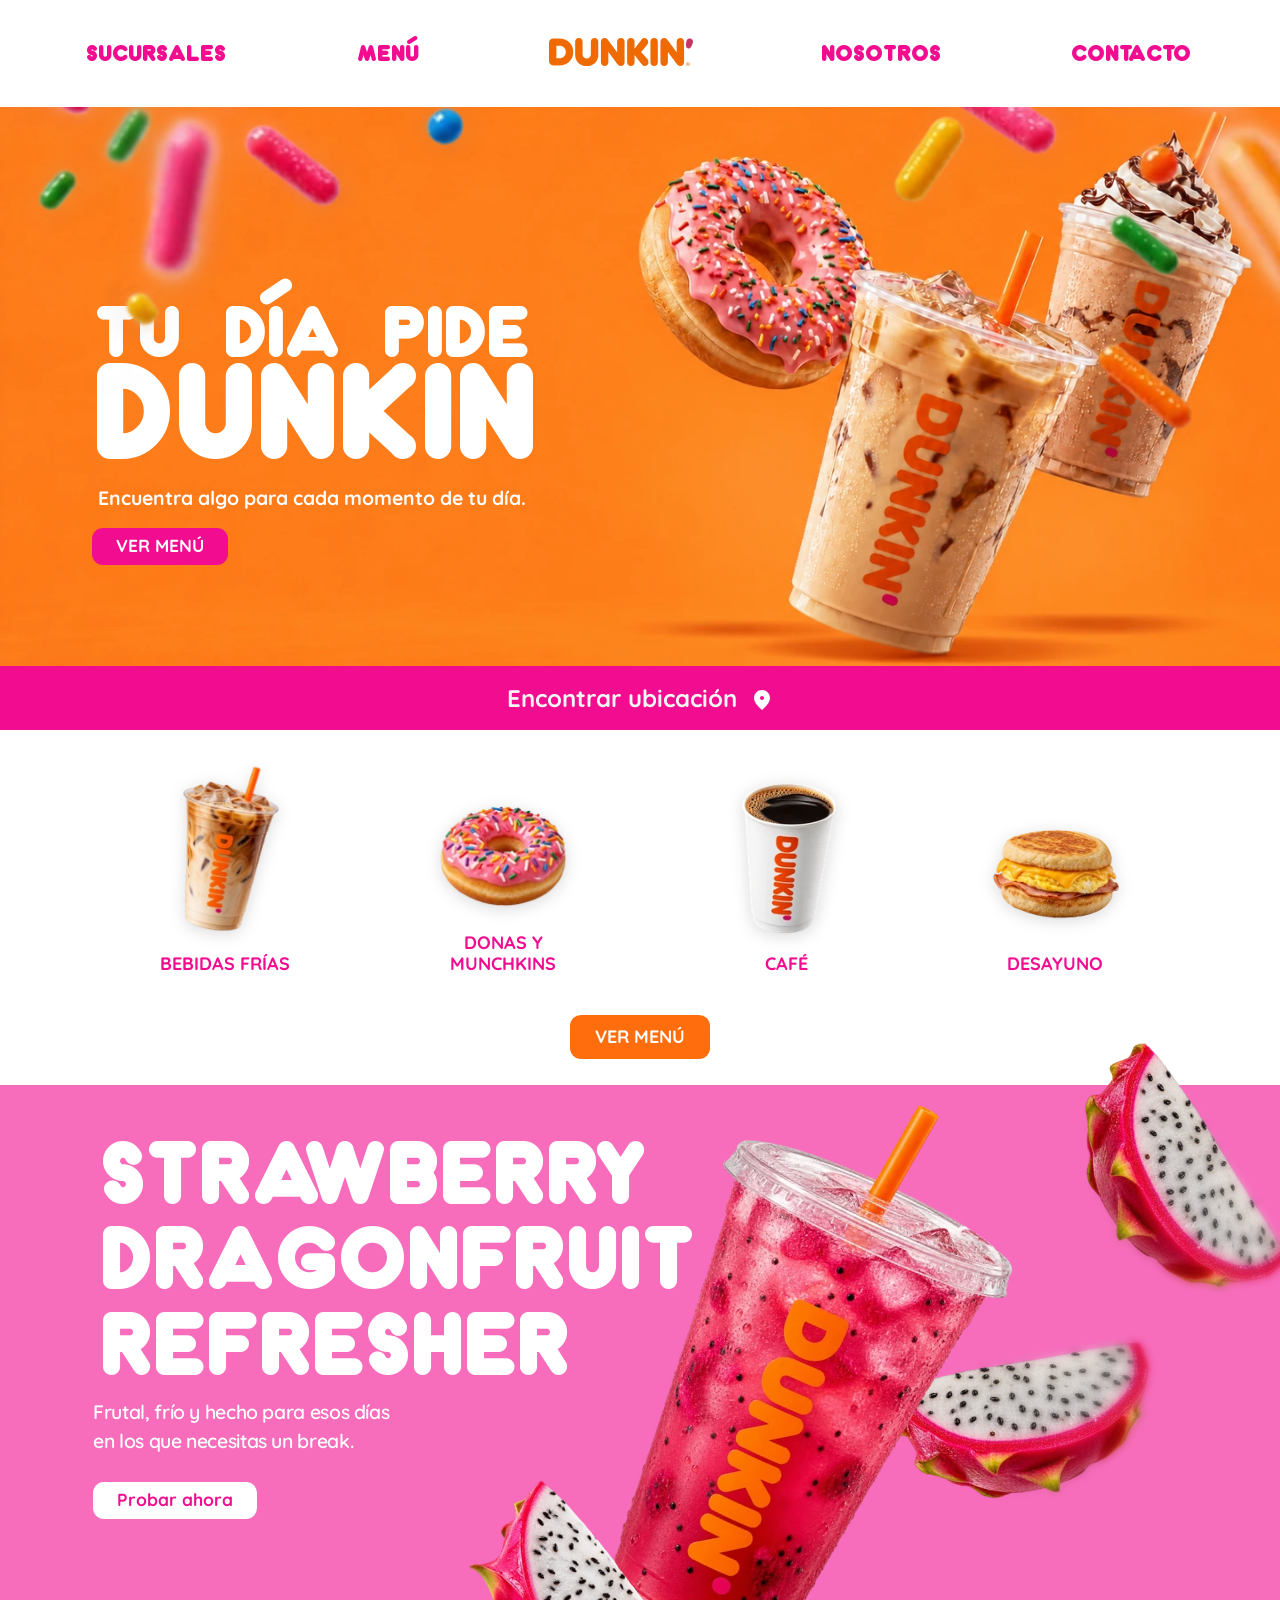
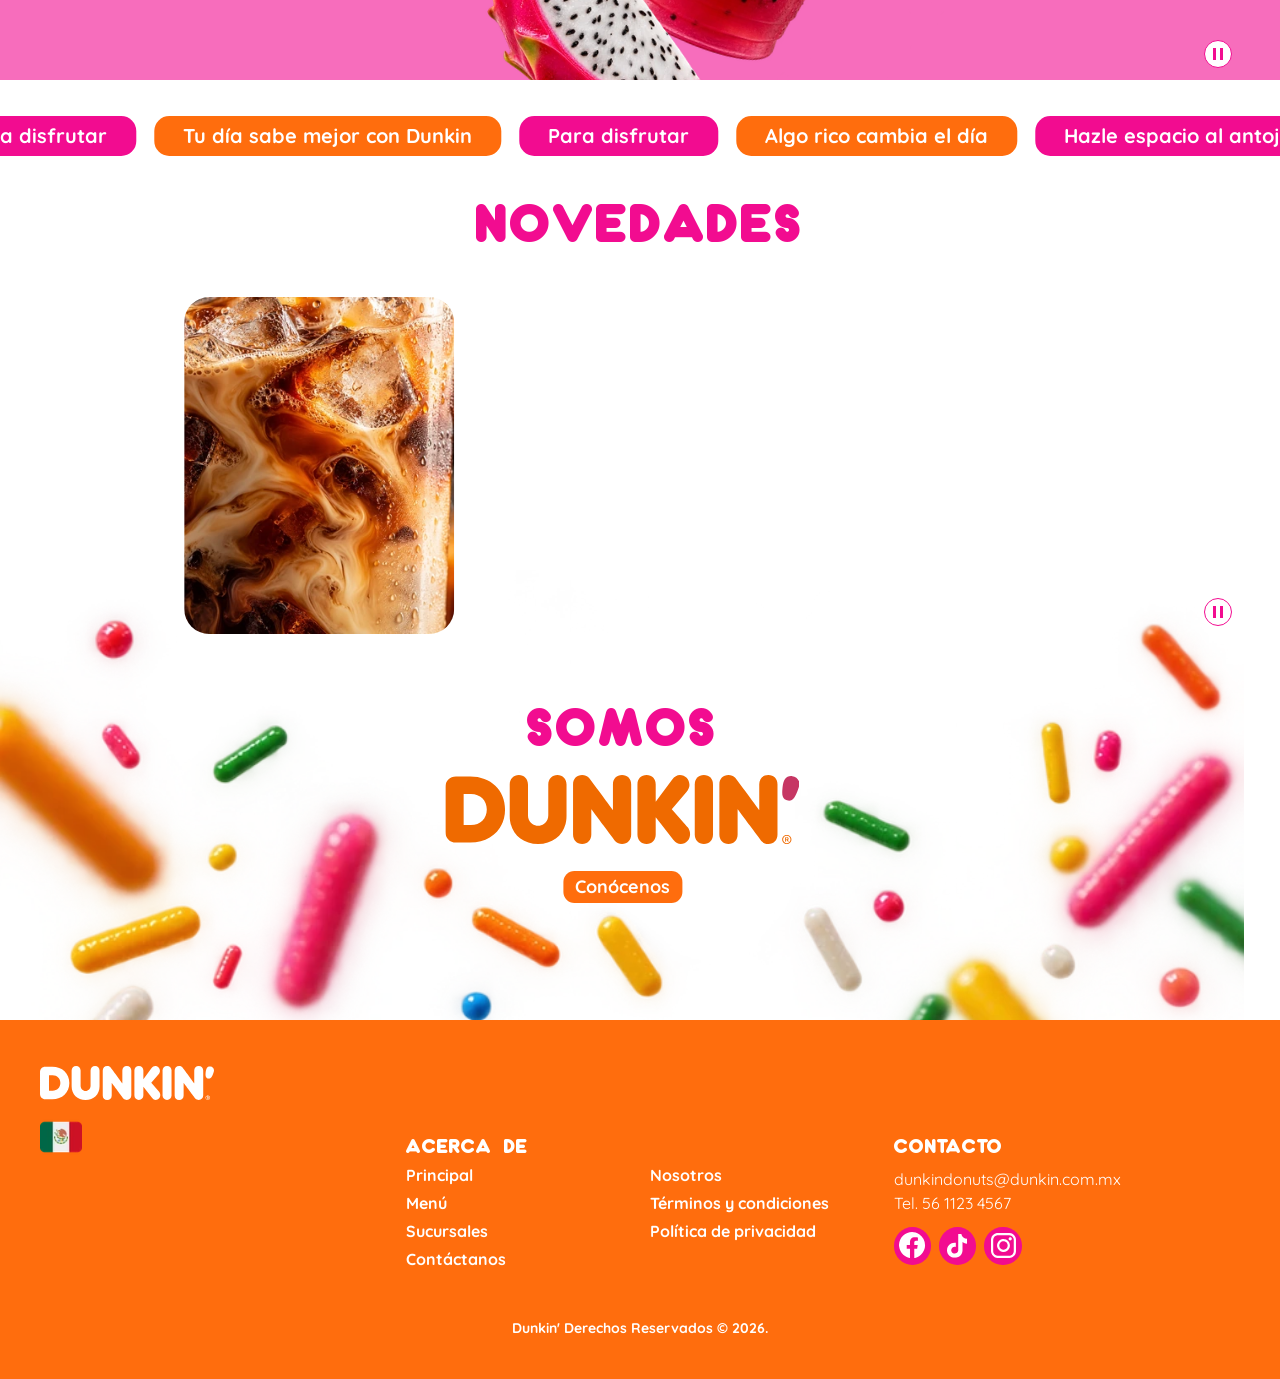
==== commit 6b6ae119: "Publica los ajustes aprobados y el cierre técnico" ====
--- a/index.html
+++ b/index.html
@@ -4,21 +4,21 @@
   <meta charset="utf-8">
   <meta name="viewport" content="width=device-width, initial-scale=1">
   <title>Dunkin’ México</title>
-  <meta name="description" content="Conoce el menú de Dunkin’ México, descubre sus bebidas, donas y desayunos y explora las novedades de Dunkin’.">
+  <meta name="description" content="Explora las bebidas, donas, novedades y sucursales en este rediseño académico no oficial de Dunkin México.">
 
   <link rel="preload" as="image" type="image/webp" media="(width &lt; 48rem) and (resolution &lt; 1.5dppx)" href="assets/images/webp/hero/foto-movil-extendida-480.webp" fetchpriority="high">
   <link rel="preload" as="image" type="image/webp" media="(width &lt; 48rem) and (min-resolution: 1.5dppx)" href="assets/images/webp/hero/foto-movil-extendida-941.webp" fetchpriority="high">
   <link rel="preload" as="image" type="image/webp" media="(min-width: 48rem) and (resolution &lt; 1.5dppx)" href="assets/images/webp/hero/foto-escritorio-1440.webp?v=5.2.1" fetchpriority="high">
   <link rel="preload" as="image" type="image/webp" media="(min-width: 48rem) and (min-resolution: 1.5dppx)" href="assets/images/webp/hero/foto-escritorio-1672.webp?v=5.2.1" fetchpriority="high">
   <link rel="icon" href="data:,">
-  <link rel="stylesheet" href="css/tokens.css?v=cintas">
-  <link rel="stylesheet" href="css/base.css?v=tipografia-2">
+  <link rel="stylesheet" href="css/tokens.css?v=tipo-final">
+  <link rel="stylesheet" href="css/base.css?v=hover-sucursal">
   <link rel="stylesheet" href="css/layout.css?v=relato-espacio">
-  <link rel="stylesheet" href="css/components.css?v=relato-espacio">
-  <link rel="stylesheet" href="css/site-header.css?v=menu-movil">
-  <link rel="stylesheet" href="css/hero.css?v=tipografia-2">
-  <link rel="stylesheet" href="css/menu-categories.css?v=tipografia-2">
-  <link rel="stylesheet" href="css/featured-product.css?v=tipografia-2">
+  <link rel="stylesheet" href="css/components.css?v=tipo-final">
+  <link rel="stylesheet" href="css/site-header.css?v=hover-sucursal">
+  <link rel="stylesheet" href="css/hero.css?v=tipo-final">
+  <link rel="stylesheet" href="css/menu-categories.css?v=espacio-cta">
+  <link rel="stylesheet" href="css/featured-product.css?v=tipo-final">
   <link rel="stylesheet" href="css/landing-loops.css?v=cintas">
   <link rel="stylesheet" href="css/index.css?v=tipografia-2">
   <link rel="stylesheet" href="css/mobile-menu.css?v=relato-espacio">
--- a/css/tokens.css
+++ b/css/tokens.css
@@ -27,9 +27,10 @@
   --type-button-compact: var(--type-secondary);
   --type-button-default: var(--type-body);
   --type-button-large: 1.125rem;
+  --type-button-primary: var(--type-button-default);
   --type-card-heading: 1.25rem;
   --type-narrative: var(--type-body);
-  --type-narrative-wide: 1.25rem;
+  --type-description: var(--type-body);
   --type-subtitle: 1.5rem;
   --type-product-title: 2.25rem;
   --type-section-title: 3rem;
@@ -56,12 +57,11 @@
   --type-narrative-campaign-wide: 6rem;
   --type-marquee-mobile: 0.9375rem;
   --type-marquee-desktop: 1.25rem;
-  --type-footer-mobile: 0.9375rem;
-  --type-footer-wide: var(--type-body);
-  --type-footer-heading-wide: var(--type-label-wide);
-  --type-footer-caption-wide: var(--type-secondary);
+  --type-footer-heading: var(--type-body);
 
+  --leading-expressive: 1.1;
   --leading-tight: 1.2;
+  --leading-secondary: 1.4;
   --leading-copy: 1.5;
   --leading-store-promo: 1.075; /* 43 px a 40 px */
   --leading-marquee-mobile: 1.066667; /* 16 px a 15 px */
@@ -105,12 +105,17 @@
 
 @media (min-width: 48rem) {
   :root {
+    --type-description: 1.125rem;
+    --type-narrative: var(--type-description);
+    --type-footer-heading: var(--type-label-wide);
     --section-space: var(--space-64);
   }
 }
 
 @media (min-width: 64rem) {
   :root {
+    --type-description: 1.25rem;
+    --type-button-primary: var(--type-button-large);
     --gap-title-description: var(--space-24);
     --gap-description-cta: var(--space-32);
     --gap-content-group: var(--space-48);
--- a/css/base.css
+++ b/css/base.css
@@ -69,6 +69,7 @@
 
 :where(a) {
   color: inherit;
+  text-decoration: none;
   text-underline-offset: 0.16em;
 }
 
--- a/css/components.css
+++ b/css/components.css
@@ -2,7 +2,7 @@
   --button-background: transparent;
   --button-color: var(--color-white);
   --button-border: transparent;
-  --button-font-size: var(--type-button-default);
+  --button-font-size: var(--type-button-primary);
   --button-padding-inline: var(--space-24);
 
   position: relative;
@@ -294,8 +294,7 @@
 
 @media (hover: hover) and (pointer: fine) {
   .store-locator-link[href]:hover {
-    text-decoration: underline;
-    text-underline-offset: 0.16em;
+    background-color: var(--color-orange);
   }
 }
 
@@ -401,7 +400,7 @@
 .site-footer {
   background: var(--color-orange);
   color: var(--color-white);
-  font-size: var(--type-footer-mobile);
+  font-size: var(--type-body);
   line-height: var(--leading-footer-body);
 }
 
@@ -427,9 +426,9 @@
 }
 
 .site-footer__heading {
-  font-size: inherit;
+  font-size: var(--type-footer-heading);
   font-weight: var(--weight-regular);
-  line-height: inherit;
+  line-height: var(--leading-tight);
 }
 
 .site-footer__nav {
@@ -485,6 +484,8 @@
 }
 
 .site-footer__copyright {
+  font-size: var(--type-secondary);
+  line-height: var(--leading-secondary);
   margin-block-start: var(--space-4);
   font-weight: var(--weight-bold);
 }
@@ -567,16 +568,7 @@
 
 @media (min-width: 64rem) {
   .site-footer {
-    font-size: var(--type-footer-wide);
     line-height: var(--leading-copy);
-  }
-
-  .site-footer__heading {
-    font-size: var(--type-footer-heading-wide);
-  }
-
-  .site-footer__copyright {
-    font-size: var(--type-footer-caption-wide);
   }
 
   .site-footer__brand {
--- a/css/site-header.css
+++ b/css/site-header.css
@@ -56,13 +56,9 @@
   text-decoration: none;
 }
 
-.site-header__link:not([aria-current]):focus-visible {
-  text-decoration: underline;
-}
-
 @media (hover: hover) and (pointer: fine) {
   .site-header__link:not([aria-current]):hover {
-    text-decoration: underline;
+    color: var(--color-orange);
   }
 }
 
--- a/css/hero.css
+++ b/css/hero.css
@@ -82,6 +82,7 @@
 
 .hero__title {
   font-size: min(var(--type-hero-mobile), calc(48 * var(--hero-pixel)));
+  line-height: var(--leading-expressive);
 }
 
 .hero__title > span {
--- a/css/menu-categories.css
+++ b/css/menu-categories.css
@@ -4,7 +4,7 @@
 }
 
 .menu-categories__inner {
-  --stack-gap: 1.15625rem;
+  --stack-gap: var(--space-32);
 
   align-items: center;
 }
@@ -80,7 +80,7 @@
   }
 
   .menu-categories__inner {
-    --stack-gap: 1.28125rem;
+    --stack-gap: var(--space-40);
   }
 
   .menu-category-grid {
--- a/css/featured-product.css
+++ b/css/featured-product.css
@@ -29,7 +29,7 @@
 
 .featured-product__title {
   font-size: min(var(--type-featured-mobile), calc(46 * var(--featured-unit)));
-  line-height: var(--leading-tight);
+  line-height: var(--leading-expressive);
 }
 
 .featured-product__title > span {
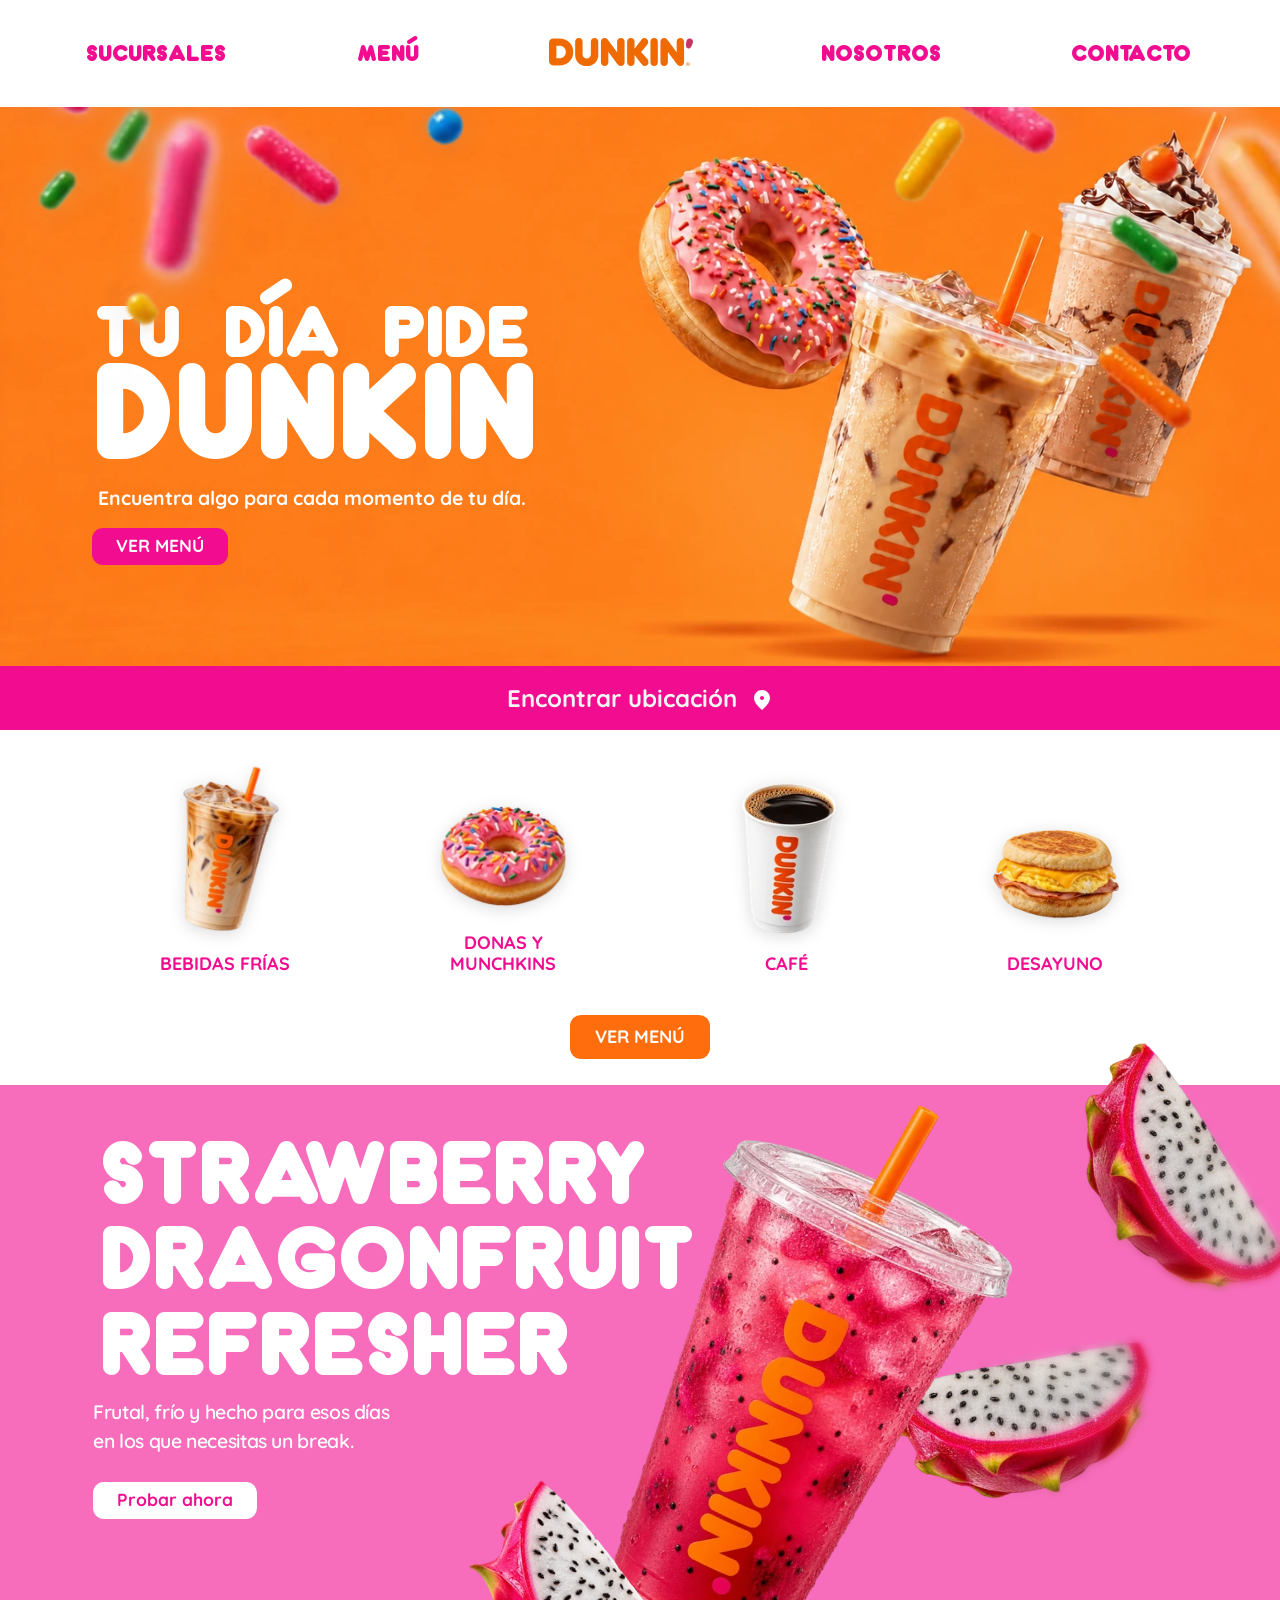
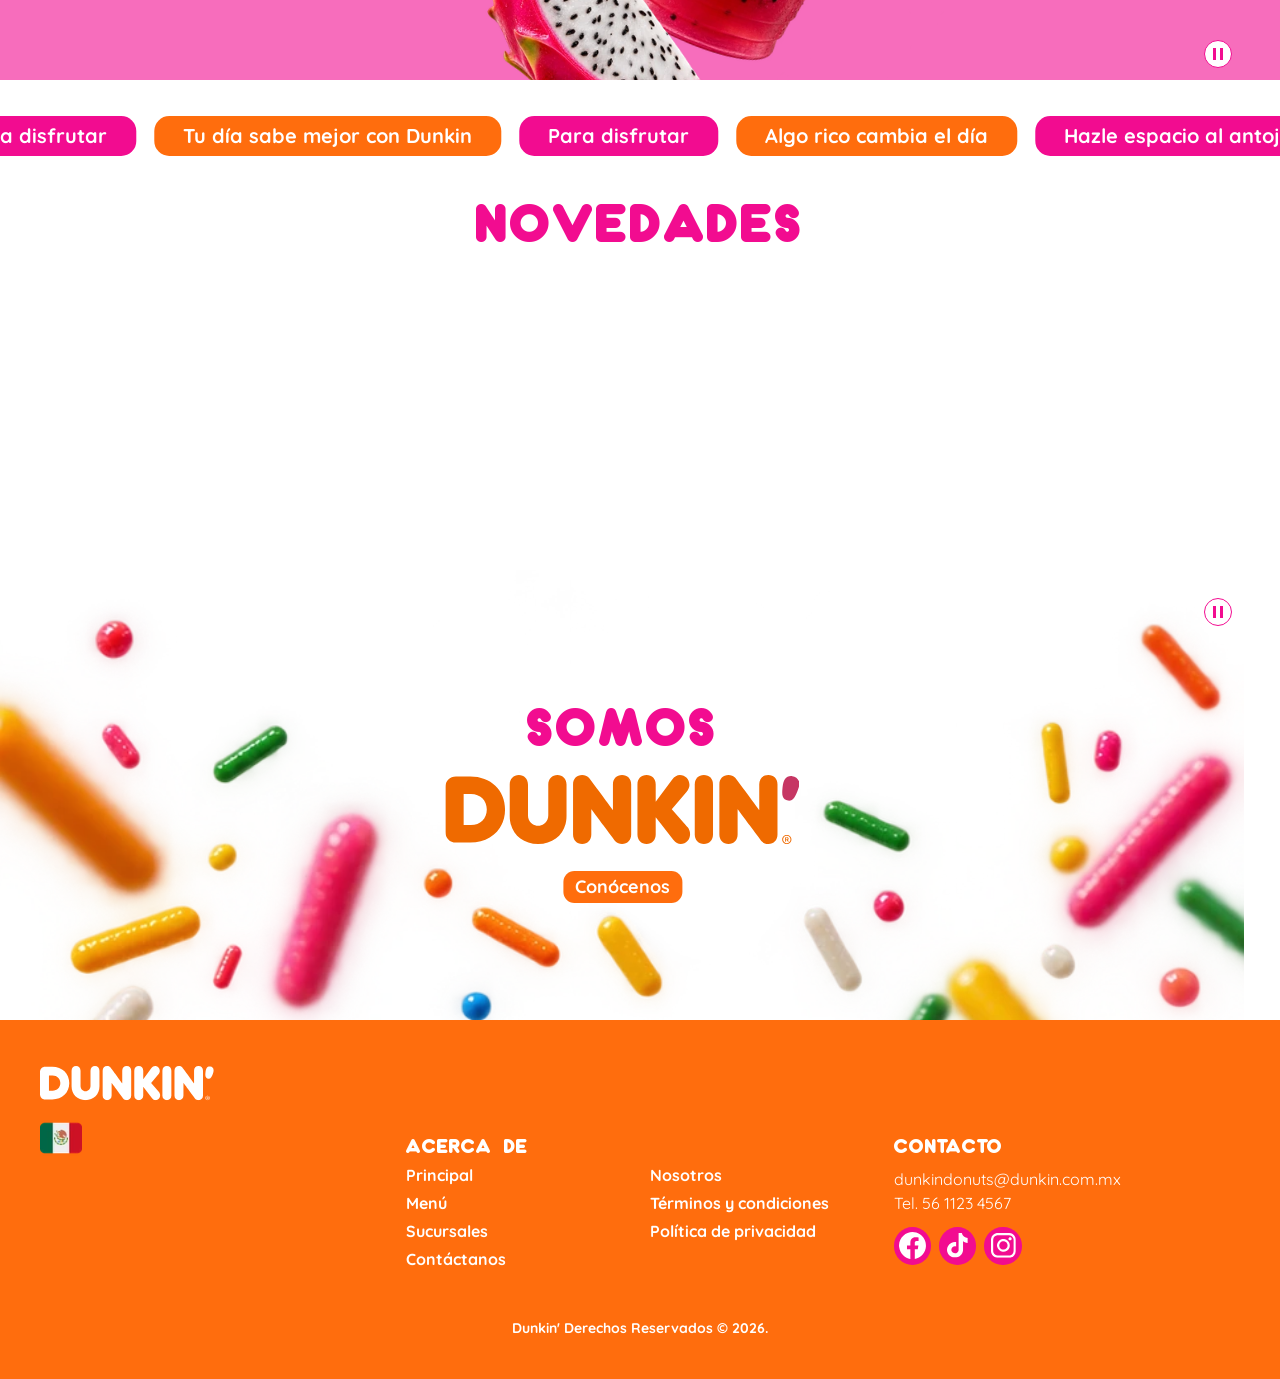
==== commit 1eab8015: "Mantiene el esquema claro con modo oscuro del sistema" ====
--- a/index.html
+++ b/index.html
@@ -12,7 +12,7 @@
   <link rel="preload" as="image" type="image/webp" media="(min-width: 48rem) and (min-resolution: 1.5dppx)" href="assets/images/webp/hero/foto-escritorio-1672.webp?v=5.2.1" fetchpriority="high">
   <link rel="icon" href="data:,">
   <link rel="stylesheet" href="css/tokens.css?v=tipo-final">
-  <link rel="stylesheet" href="css/base.css?v=hover-sucursal">
+  <link rel="stylesheet" href="css/base.css?v=esquema-claro">
   <link rel="stylesheet" href="css/layout.css?v=relato-espacio">
   <link rel="stylesheet" href="css/components.css?v=tipo-final">
   <link rel="stylesheet" href="css/site-header.css?v=hover-sucursal">
--- a/css/base.css
+++ b/css/base.css
@@ -33,6 +33,10 @@
 
 *, *::before, *::after {
   box-sizing: border-box;
+}
+
+:root {
+  color-scheme: only light;
 }
 
 body {
